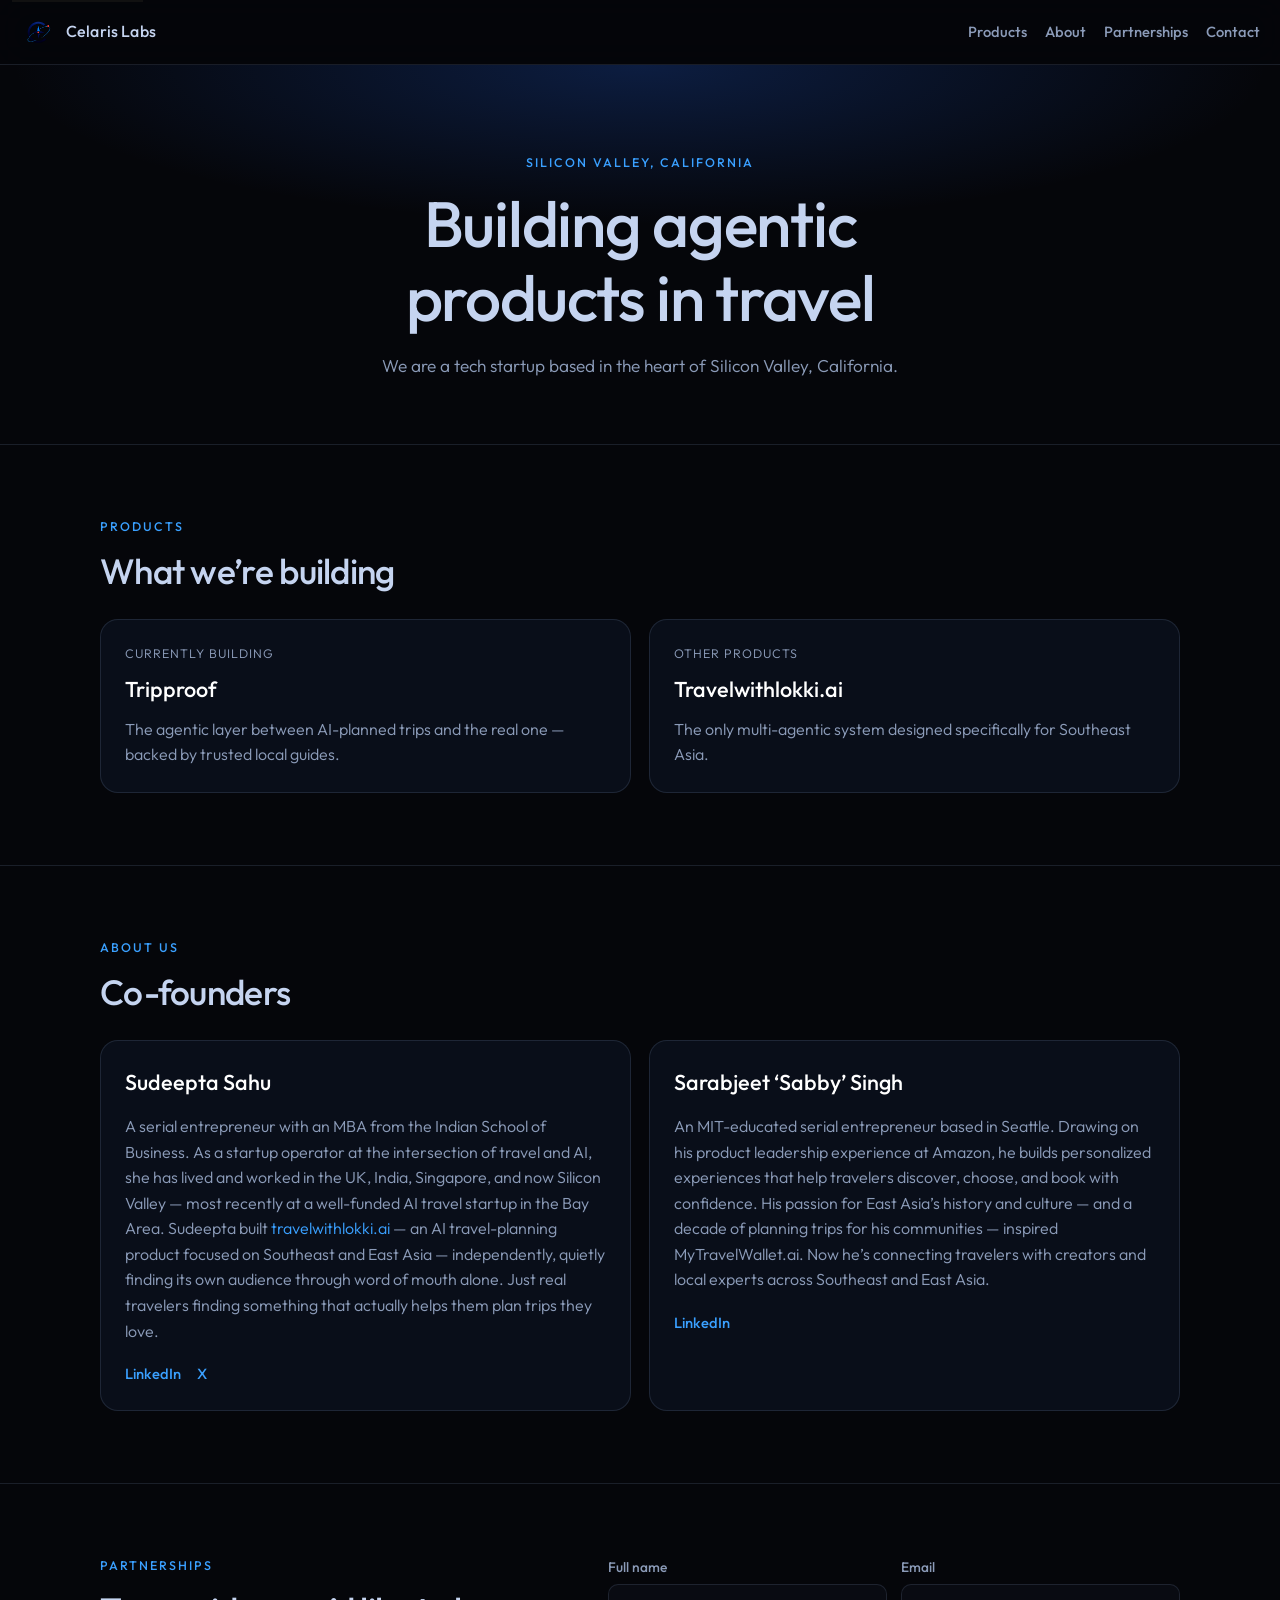
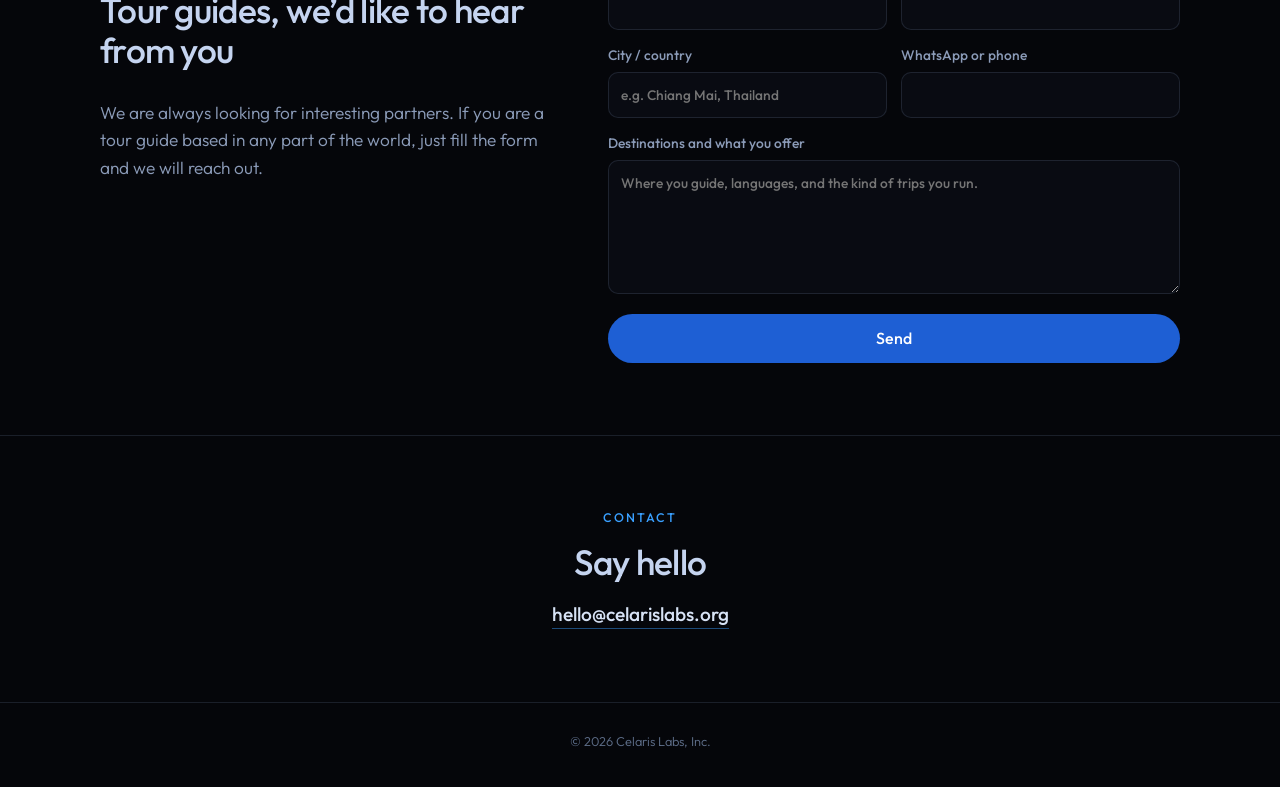
==== index.html @ fb109524 "Add company copy, founders, and a guide partnership form. Co-authored-by: Cursor <cursoragent@cursor" ====
<!DOCTYPE html>
<html lang="en">
  <head>
    <meta charset="utf-8" />
    <meta name="viewport" content="width=device-width, initial-scale=1" />
    <title>Celaris Labs — Building agentic products in travel</title>
    <meta
      name="description"
      content="Celaris Labs is a Silicon Valley tech startup building agentic products in travel, including Tripproof and Travelwithlokki.ai."
    />
    <meta name="theme-color" content="#05060a" />
    <link rel="canonical" href="https://celarislabs.org/" />

    <link rel="icon" href="assets/favicon.ico" sizes="any" />
    <link rel="icon" type="image/png" sizes="32x32" href="assets/favicon-32.png" />
    <link rel="apple-touch-icon" href="assets/apple-touch-icon.png" />

    <meta property="og:type" content="website" />
    <meta property="og:title" content="Celaris Labs" />
    <meta
      property="og:description"
      content="Building agentic products in travel. Currently building Tripproof — the agentic layer between AI-planned trips and the real one."
    />
    <meta property="og:url" content="https://celarislabs.org/" />
    <meta property="og:image" content="https://celarislabs.org/assets/og.png" />
    <meta name="twitter:card" content="summary" />
    <meta name="twitter:title" content="Celaris Labs" />
    <meta
      name="twitter:description"
      content="Building agentic products in travel."
    />
    <meta name="twitter:image" content="https://celarislabs.org/assets/og.png" />

    <link rel="preconnect" href="https://fonts.googleapis.com" />
    <link rel="preconnect" href="https://fonts.gstatic.com" crossorigin />
    <link
      href="https://fonts.googleapis.com/css2?family=Outfit:wght@330;400;500;600&display=swap"
      rel="stylesheet"
    />
    <link rel="stylesheet" href="styles.css" />
  </head>
  <body>
    <a class="skip" href="#main">Skip to content</a>
    <header class="site-header">
      <a class="brand" href="/">
        <img src="assets/mark.png" width="36" height="36" alt="" />
        Celaris Labs
      </a>
      <nav aria-label="Primary">
        <a href="#products">Products</a>
        <a href="#about">About</a>
        <a href="#partners">Partnerships</a>
        <a href="#contact">Contact</a>
      </nav>
    </header>

    <main id="main">
      <section class="hero">
        <div class="wrap">
          <p class="eyebrow">Silicon Valley, California</p>
          <h1>Building agentic products in travel</h1>
          <p class="lede">
            We are a tech startup based in the heart of Silicon Valley, California.
          </p>
        </div>
      </section>

      <section id="products" class="section">
        <div class="wrap">
          <p class="eyebrow">Products</p>
          <h2>What we’re building</h2>
          <div class="cards">
            <article class="card">
              <p class="card-kicker">Currently building</p>
              <h3>Tripproof</h3>
              <p>
                The agentic layer between AI-planned trips and the real one —
                backed by trusted local guides.
              </p>
            </article>
            <article class="card">
              <p class="card-kicker">Other products</p>
              <h3>
                <a href="https://travelwithlokki.ai" rel="noopener noreferrer">Travelwithlokki.ai</a>
              </h3>
              <p>
                The only multi-agentic system designed specifically for Southeast Asia.
              </p>
            </article>
          </div>
        </div>
      </section>

      <section id="about" class="section">
        <div class="wrap">
          <p class="eyebrow">About us</p>
          <h2>Co-founders</h2>
          <div class="cards founders">
            <article class="card founder">
              <h3>Sudeepta Sahu</h3>
              <p>
                A serial entrepreneur with an MBA from the Indian School of Business.
                As a startup operator at the intersection of travel and AI, she has
                lived and worked in the UK, India, Singapore, and now Silicon Valley —
                most recently at a well-funded AI travel startup in the Bay Area.
                Sudeepta built
                <a href="https://travelwithlokki.ai" rel="noopener noreferrer">travelwithlokki.ai</a>
                — an AI travel-planning product focused on Southeast and East Asia —
                independently, quietly finding its own audience through word of mouth
                alone. Just real travelers finding something that actually helps them
                plan trips they love.
              </p>
              <p class="social">
                <a href="https://www.linkedin.com/in/sudeepta-sahu-48155711/" rel="noopener noreferrer">LinkedIn</a>
                <a href="https://x.com/SudeeptaAItech" rel="noopener noreferrer">X</a>
              </p>
            </article>
            <article class="card founder">
              <h3>Sarabjeet ‘Sabby’ Singh</h3>
              <p>
                An MIT-educated serial entrepreneur based in Seattle. Drawing on his
                product leadership experience at Amazon, he builds personalized
                experiences that help travelers discover, choose, and book with
                confidence. His passion for East Asia’s history and culture — and a
                decade of planning trips for his communities — inspired MyTravelWallet.ai.
                Now he’s connecting travelers with creators and local experts across
                Southeast and East Asia.
              </p>
              <p class="social">
                <a href="https://www.linkedin.com/in/sarabjitnagi/" rel="noopener noreferrer">LinkedIn</a>
              </p>
            </article>
          </div>
        </div>
      </section>

      <section id="partners" class="section">
        <div class="wrap split">
          <div>
            <p class="eyebrow">Partnerships</p>
            <h2>Tour guides, we’d like to hear from you</h2>
            <p class="lede left">
              We are always looking for interesting partners. If you are a tour guide
              based in any part of the world, just fill the form and we will reach out.
            </p>
          </div>
          <form
            class="partner-form"
            action="https://formsubmit.co/hello@celarislabs.org"
            method="POST"
          >
            <input type="hidden" name="_subject" value="Tour guide partnership — Celaris Labs" />
            <input type="hidden" name="_template" value="table" />
            <input type="hidden" name="_captcha" value="false" />
            <input type="hidden" name="_next" id="form-next" value="https://celarislabs.org/thanks.html" />
            <input class="honey" type="text" name="_honey" tabindex="-1" autocomplete="off" />

            <label>
              Full name
              <input type="text" name="name" required autocomplete="name" />
            </label>
            <label>
              Email
              <input type="email" name="email" required autocomplete="email" />
            </label>
            <label>
              City / country
              <input type="text" name="location" required placeholder="e.g. Chiang Mai, Thailand" />
            </label>
            <label>
              WhatsApp or phone
              <input type="tel" name="phone" autocomplete="tel" />
            </label>
            <label class="full">
              Destinations and what you offer
              <textarea name="message" rows="5" required placeholder="Where you guide, languages, and the kind of trips you run."></textarea>
            </label>
            <button type="submit">Send</button>
          </form>
        </div>
      </section>

      <section id="contact" class="section contact">
        <div class="wrap">
          <p class="eyebrow">Contact</p>
          <h2>Say hello</h2>
          <a class="mail" href="mailto:hello@celarislabs.org">hello@celarislabs.org</a>
        </div>
      </section>
    </main>

    <footer>
      <p>&copy; 2026 Celaris Labs, Inc.</p>
    </footer>
    <script>
      document.getElementById("form-next").value = location.origin + "/thanks.html";
    </script>
  </body>
</html>
---- styles.css ----
:root {
  --bg: #05060a;
  --panel: rgba(12, 18, 32, 0.72);
  --line: rgba(158, 182, 224, 0.14);
  --text: #d7e2f5;
  --muted: #8b9bb8;
  --cyan: #3aa0ff;
  --heading: #c5d4f0;
}

* {
  box-sizing: border-box;
  margin: 0;
  padding: 0;
}

html {
  scroll-behavior: smooth;
}

html,
body {
  min-height: 100%;
}

body {
  font-family: Outfit, ui-sans-serif, system-ui, sans-serif;
  background: var(--bg);
  color: var(--text);
  line-height: 1.6;
  overflow-x: hidden;
}

a {
  color: var(--cyan);
  text-decoration: none;
}

a:hover,
a:focus-visible {
  text-decoration: underline;
  text-underline-offset: 3px;
  outline: none;
}

.skip {
  position: absolute;
  left: 12px;
  top: -40px;
  background: #111;
  color: white;
  padding: 8px 12px;
  z-index: 20;
}

.skip:focus {
  top: 12px;
}

.wrap {
  width: min(1080px, calc(100% - 40px));
  margin: 0 auto;
}

.site-header {
  position: sticky;
  top: 0;
  z-index: 10;
  display: flex;
  align-items: center;
  justify-content: space-between;
  gap: 16px;
  padding: 14px 20px;
  background: rgba(5, 6, 10, 0.78);
  backdrop-filter: blur(16px);
  border-bottom: 1px solid var(--line);
}

.brand {
  display: flex;
  align-items: center;
  gap: 10px;
  color: var(--heading);
  font-weight: 500;
  letter-spacing: 0.01em;
  text-decoration: none;
}

.brand img {
  width: 36px;
  height: 36px;
}

.brand:hover,
.brand:focus-visible {
  text-decoration: none;
  color: white;
}

nav {
  display: flex;
  flex-wrap: wrap;
  justify-content: flex-end;
  gap: 8px 18px;
}

nav a {
  color: var(--muted);
  font-size: 0.92rem;
  font-weight: 500;
  text-decoration: none;
}

nav a:hover,
nav a:focus-visible {
  color: var(--text);
  text-decoration: none;
}

.hero {
  padding: 88px 0 64px;
  background:
    radial-gradient(ellipse 70% 60% at 50% 0%, rgba(28, 78, 180, 0.32), transparent 70%);
  text-align: center;
}

.eyebrow {
  color: var(--cyan);
  font-size: 0.78rem;
  font-weight: 500;
  letter-spacing: 0.16em;
  text-transform: uppercase;
  margin-bottom: 14px;
}

h1,
h2 {
  color: var(--heading);
  font-weight: 500;
  letter-spacing: -0.02em;
  line-height: 1.15;
}

h1 {
  font-size: clamp(2.1rem, 6vw, 4rem);
  max-width: 14ch;
  margin: 0 auto;
}

h2 {
  font-size: clamp(1.6rem, 3.4vw, 2.2rem);
  margin-bottom: 28px;
}

.lede {
  margin: 18px auto 0;
  max-width: 38rem;
  color: var(--muted);
  font-size: 1.08rem;
  font-weight: 330;
}

.lede.left {
  margin-left: 0;
  margin-right: 0;
}

.section {
  padding: 72px 0;
  border-top: 1px solid var(--line);
  scroll-margin-top: 72px;
}

.cards {
  display: grid;
  grid-template-columns: repeat(2, minmax(0, 1fr));
  gap: 18px;
}

.card {
  background: var(--panel);
  border: 1px solid var(--line);
  border-radius: 18px;
  padding: 24px;
}

.card-kicker {
  color: var(--cyan);
  font-size: 0.78rem;
  font-weight: 500;
  letter-spacing: 0.08em;
  text-transform: uppercase;
  margin-bottom: 8px;
}

.card h3 {
  font-size: 1.35rem;
  font-weight: 500;
  color: white;
  margin-bottom: 10px;
}

.card h3 a {
  color: white;
}

.card p {
  color: var(--muted);
  font-weight: 330;
}

.founder h3 {
  margin-bottom: 14px;
}

.social {
  display: flex;
  gap: 16px;
  margin-top: 18px;
}

.social a {
  font-size: 0.92rem;
  font-weight: 500;
}

.split {
  display: grid;
  grid-template-columns: 0.9fr 1.1fr;
  gap: 40px;
  align-items: start;
}

.partner-form {
  display: grid;
  grid-template-columns: 1fr 1fr;
  gap: 14px;
}

.partner-form label {
  display: flex;
  flex-direction: column;
  gap: 6px;
  color: var(--muted);
  font-size: 0.86rem;
  font-weight: 500;
}

.partner-form .full,
.partner-form button {
  grid-column: 1 / -1;
}

.partner-form input,
.partner-form textarea {
  width: 100%;
  border: 1px solid var(--line);
  background: #090b12;
  color: var(--text);
  border-radius: 10px;
  padding: 11px 12px;
  font: inherit;
}

.partner-form input:focus,
.partner-form textarea:focus {
  outline: 2px solid rgba(58, 160, 255, 0.45);
  border-color: transparent;
}

.partner-form button {
  margin-top: 6px;
  border: 0;
  border-radius: 999px;
  padding: 12px 18px;
  background: #1e5fd4;
  color: white;
  font: inherit;
  font-weight: 500;
  cursor: pointer;
}

.partner-form button:hover,
.partner-form button:focus-visible {
  background: var(--cyan);
  color: #05060a;
  outline: none;
}

.honey {
  position: absolute;
  left: -9999px;
  height: 0;
  width: 0;
  opacity: 0;
}

.contact {
  text-align: center;
}

.contact h2 {
  margin-bottom: 16px;
}

.mail {
  color: var(--text);
  font-size: 1.2rem;
  font-weight: 500;
  border-bottom: 1px solid rgba(58, 160, 255, 0.45);
  padding-bottom: 2px;
}

.mail:hover,
.mail:focus-visible {
  color: var(--cyan);
  text-decoration: none;
}

.simple {
  min-height: 100dvh;
  display: flex;
  flex-direction: column;
}

.simple main {
  flex: 1;
  display: flex;
  flex-direction: column;
  align-items: center;
  justify-content: center;
  text-align: center;
  padding: 48px 24px;
  background:
    radial-gradient(ellipse 70% 55% at 50% 42%, rgba(28, 78, 180, 0.28), transparent 72%);
}

.simple .mark {
  width: min(160px, 46vw);
  height: auto;
  margin-bottom: 16px;
}

footer {
  padding: 28px 20px 36px;
  text-align: center;
  color: #5d6d88;
  font-size: 0.8rem;
  font-weight: 330;
  border-top: 1px solid var(--line);
}

@media (max-width: 800px) {
  .cards,
  .split,
  .partner-form {
    grid-template-columns: 1fr;
  }

  h1 {
    max-width: none;
  }

  .hero {
    padding: 56px 0 40px;
    text-align: left;
  }

  .lede {
    margin-left: 0;
  }

  .contact {
    text-align: left;
  }

  .site-header {
    flex-wrap: wrap;
  }

  nav {
    width: 100%;
    justify-content: flex-start;
    gap: 10px 14px;
  }

  nav a {
    font-size: 0.82rem;
  }

  .section {
    scroll-margin-top: 108px;
  }
}

@media (prefers-reduced-motion: reduce) {
  html {
    scroll-behavior: auto;
  }

  * {
    transition: none !important;
  }
}
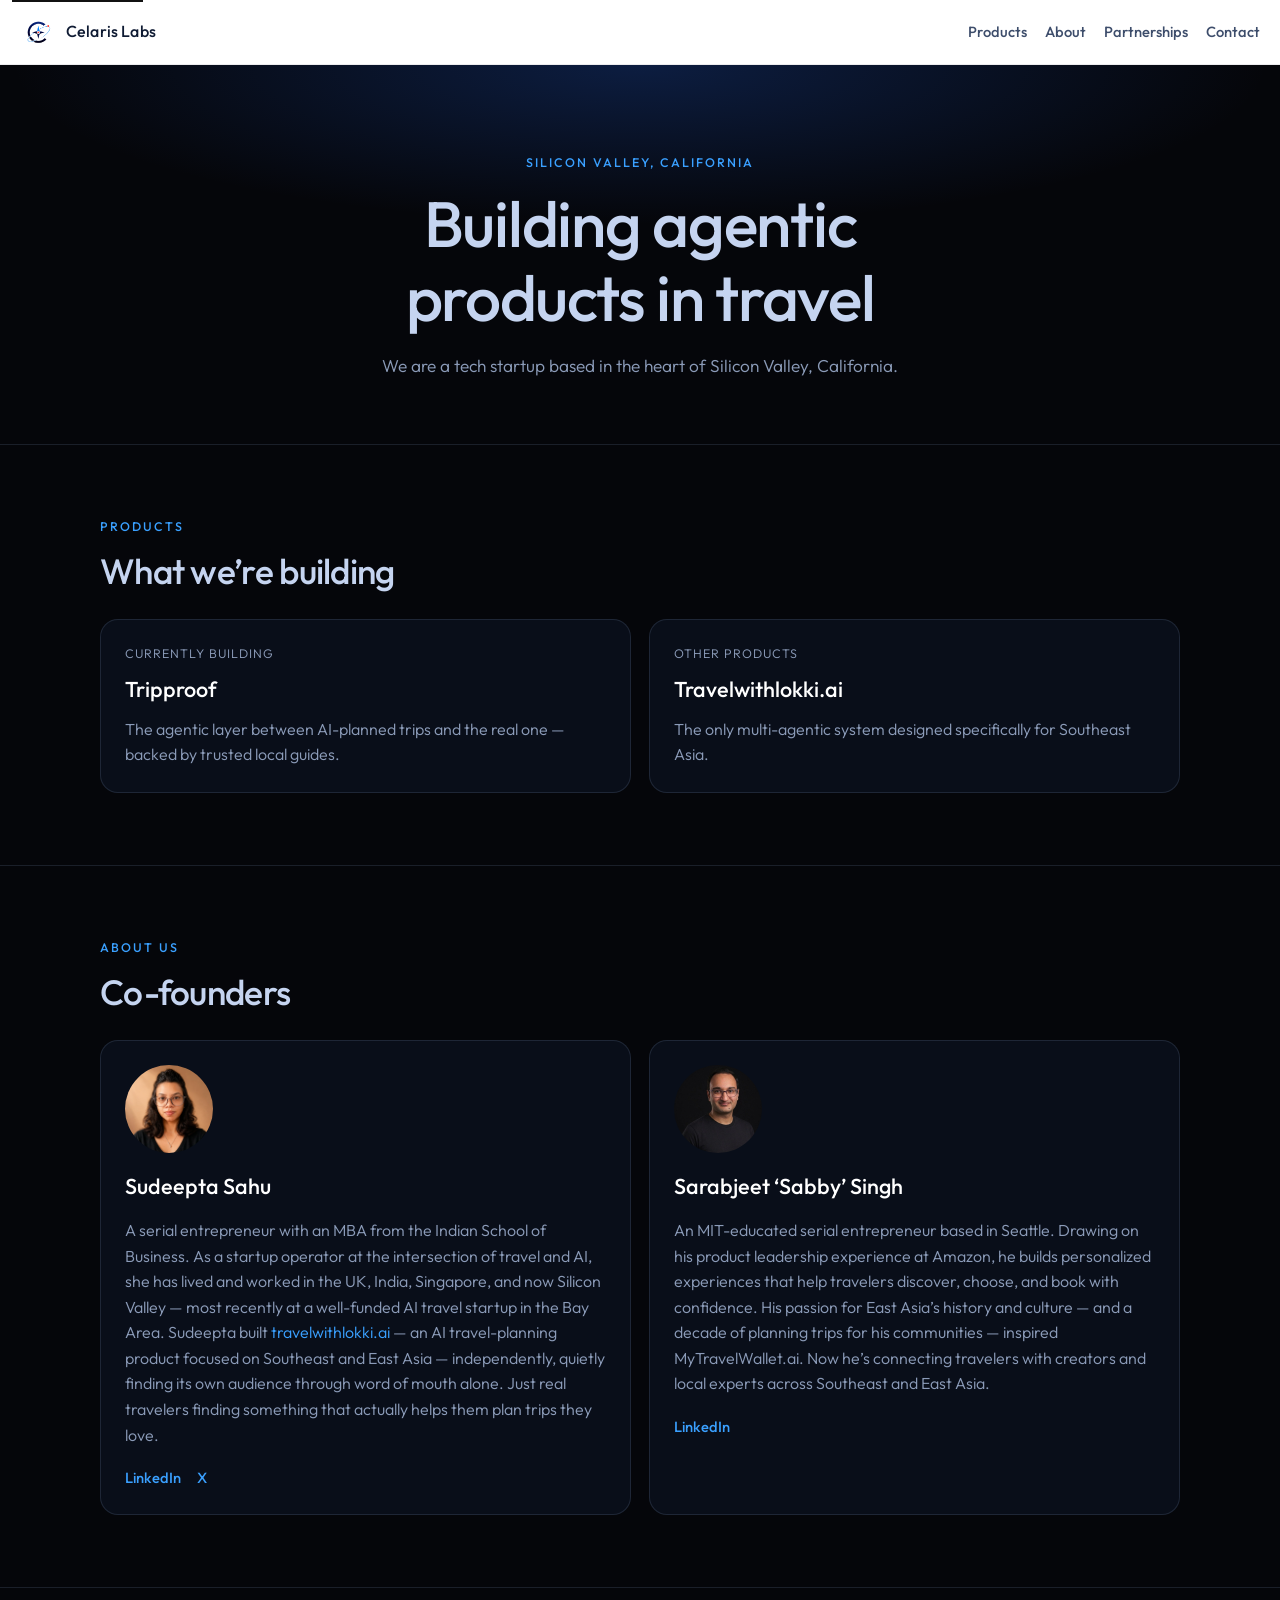
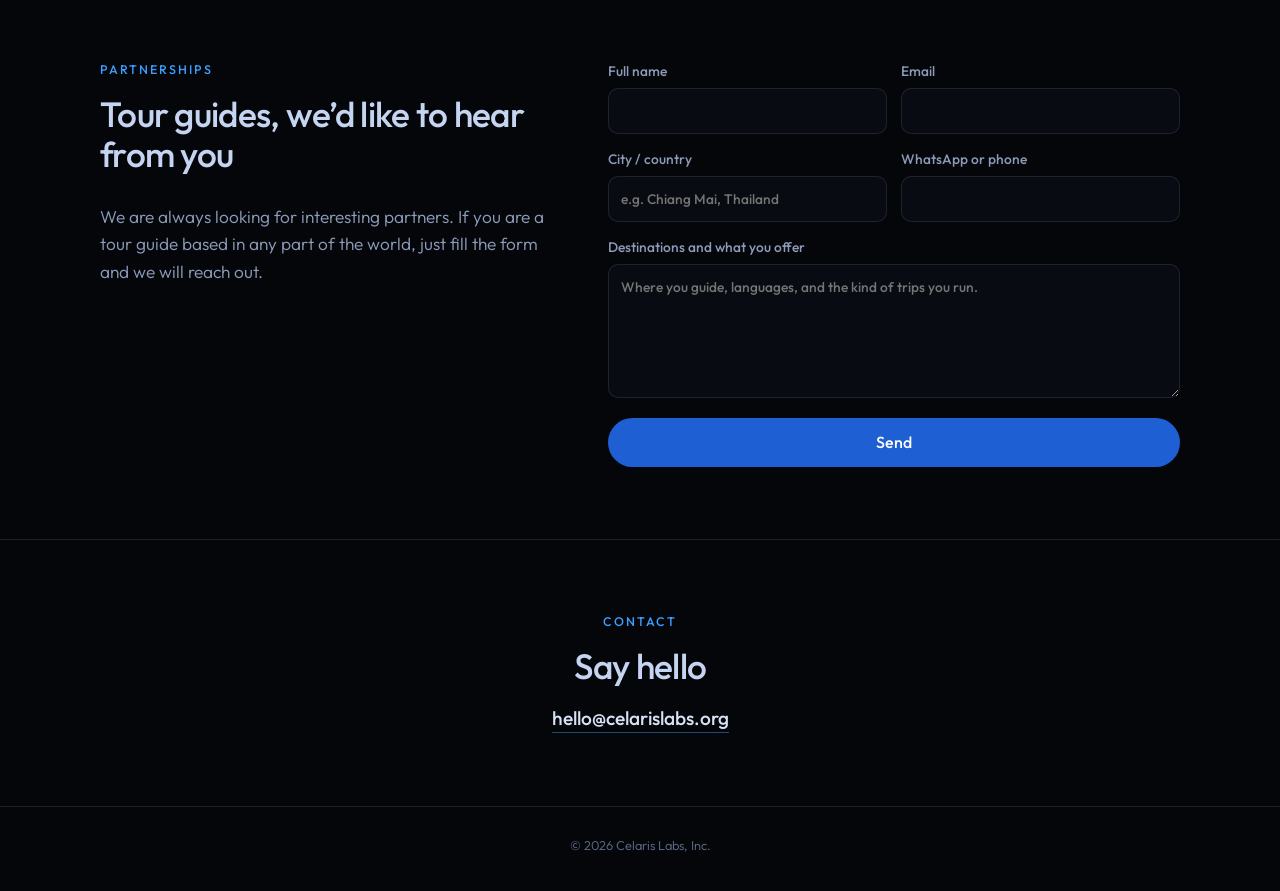
==== commit c1a71773: "Add co-founder photos to the About section. Co-authored-by: Cursor <cursoragent@cursor.com>" ====
--- a/index.html
+++ b/index.html
@@ -97,6 +97,13 @@
           <h2>Co-founders</h2>
           <div class="cards founders">
             <article class="card founder">
+              <img
+                class="founder-photo"
+                src="assets/sudeepta.jpg"
+                alt="Sudeepta Sahu"
+                width="160"
+                height="160"
+              />
               <h3>Sudeepta Sahu</h3>
               <p>
                 A serial entrepreneur with an MBA from the Indian School of Business.
@@ -116,6 +123,13 @@
               </p>
             </article>
             <article class="card founder">
+              <img
+                class="founder-photo"
+                src="assets/sabby.jpg"
+                alt="Sarabjeet ‘Sabby’ Singh"
+                width="160"
+                height="160"
+              />
               <h3>Sarabjeet ‘Sabby’ Singh</h3>
               <p>
                 An MIT-educated serial entrepreneur based in Seattle. Drawing on his
--- a/styles.css
+++ b/styles.css
@@ -71,16 +71,15 @@
   justify-content: space-between;
   gap: 16px;
   padding: 14px 20px;
-  background: rgba(5, 6, 10, 0.78);
-  backdrop-filter: blur(16px);
-  border-bottom: 1px solid var(--line);
+  background: #fff;
+  border-bottom: 1px solid rgba(15, 23, 42, 0.08);
 }
 
 .brand {
   display: flex;
   align-items: center;
   gap: 10px;
-  color: var(--heading);
+  color: #0f1b33;
   font-weight: 500;
   letter-spacing: 0.01em;
   text-decoration: none;
@@ -94,7 +93,7 @@
 .brand:hover,
 .brand:focus-visible {
   text-decoration: none;
-  color: white;
+  color: #143a8c;
 }
 
 nav {
@@ -105,7 +104,7 @@
 }
 
 nav a {
-  color: var(--muted);
+  color: #3d4d6b;
   font-size: 0.92rem;
   font-weight: 500;
   text-decoration: none;
@@ -113,7 +112,7 @@
 
 nav a:hover,
 nav a:focus-visible {
-  color: var(--text);
+  color: #143a8c;
   text-decoration: none;
 }
 
@@ -207,6 +206,16 @@
 .card p {
   color: var(--muted);
   font-weight: 330;
+}
+
+.founder-photo {
+  width: 88px;
+  height: 88px;
+  object-fit: cover;
+  object-position: center 18%;
+  border-radius: 50%;
+  margin-bottom: 16px;
+  display: block;
 }
 
 .founder h3 {
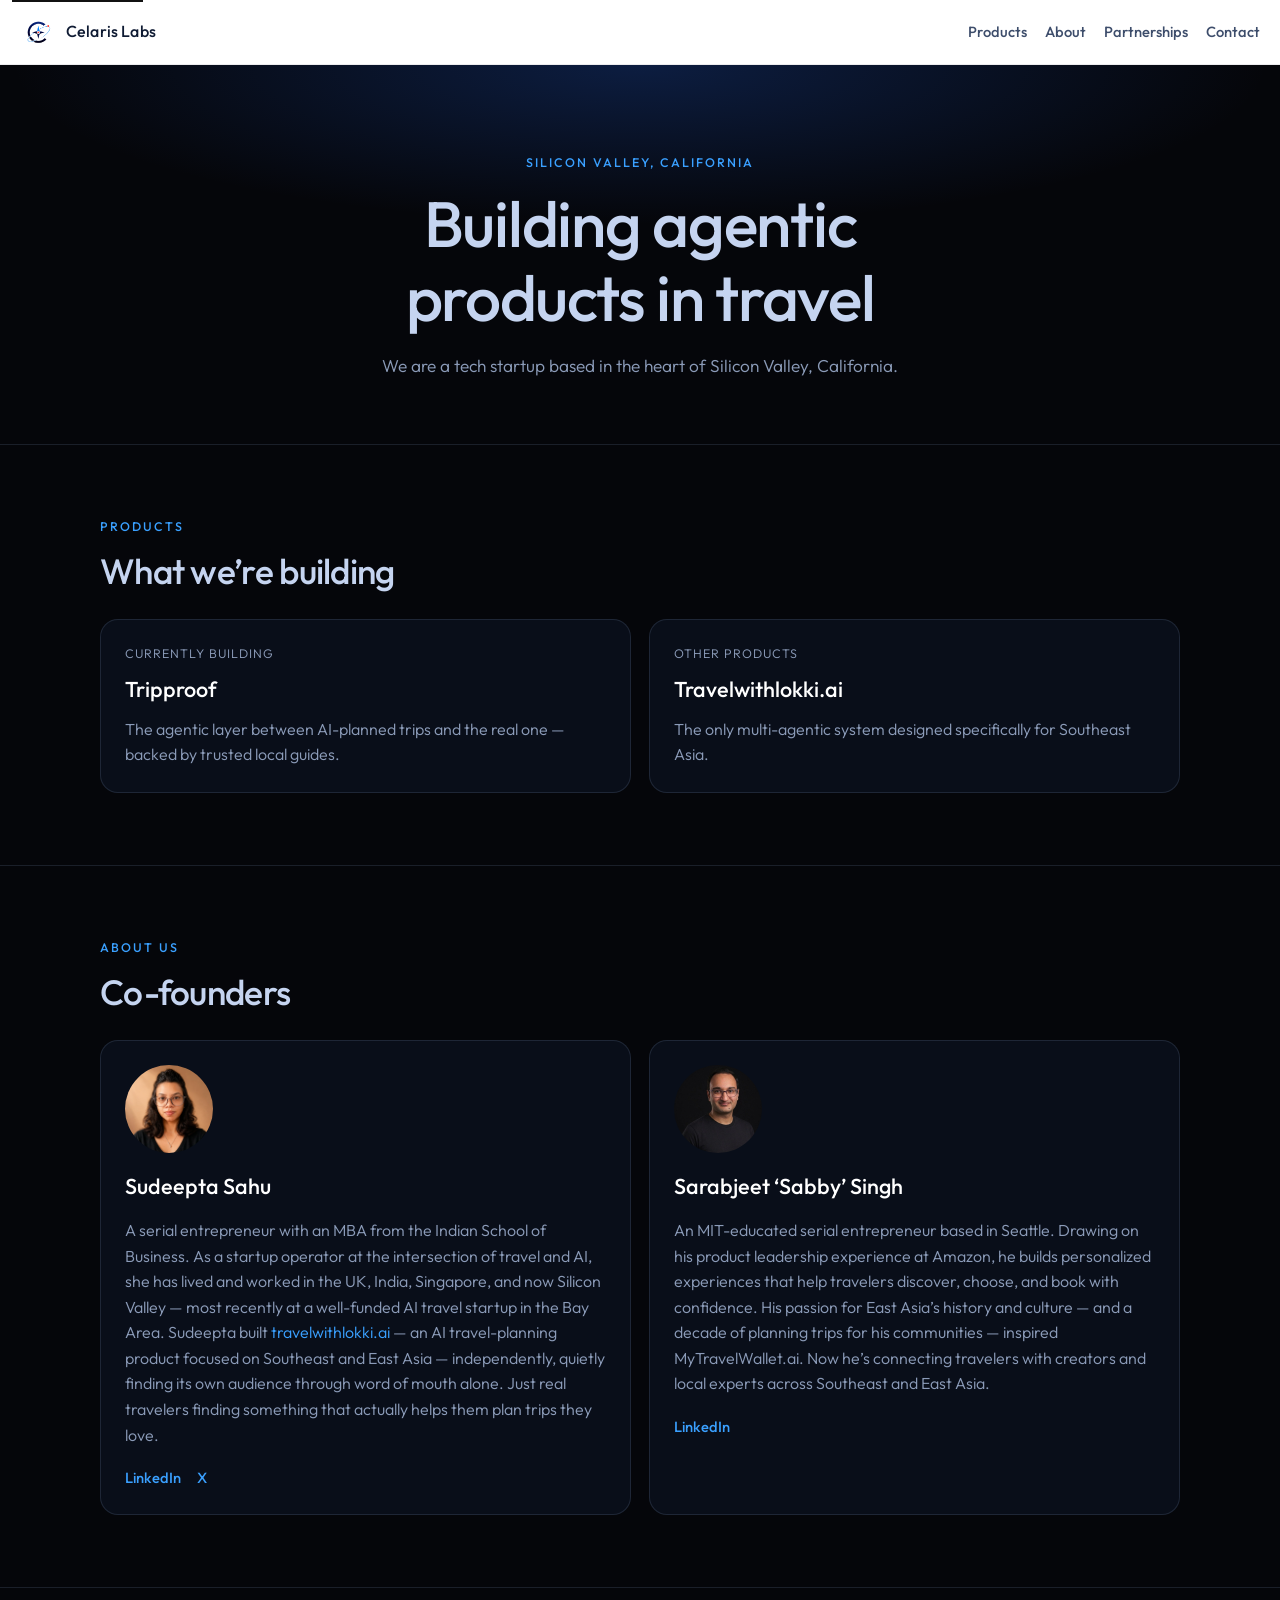
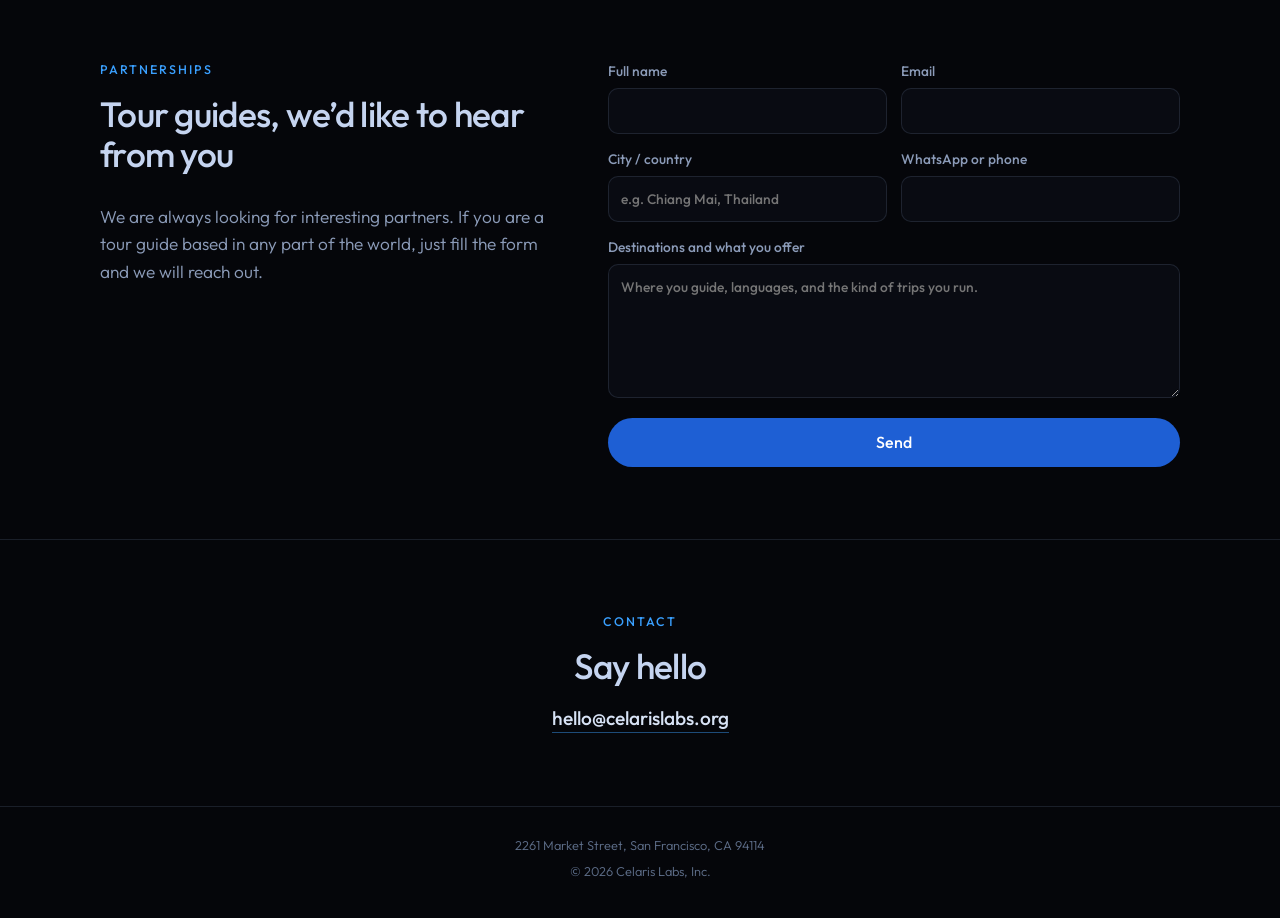
==== commit 3487ebe1: "Add the San Francisco office address to the footer. Co-authored-by: Cursor <cursoragent@cursor.com>" ====
--- a/index.html
+++ b/index.html
@@ -204,6 +204,7 @@
     </main>
 
     <footer>
+      <p>2261 Market Street, San Francisco, CA 94114</p>
       <p>&copy; 2026 Celaris Labs, Inc.</p>
     </footer>
     <script>
--- a/styles.css
+++ b/styles.css
@@ -359,6 +359,10 @@
   border-top: 1px solid var(--line);
 }
 
+footer p + p {
+  margin-top: 6px;
+}
+
 @media (max-width: 800px) {
   .cards,
   .split,
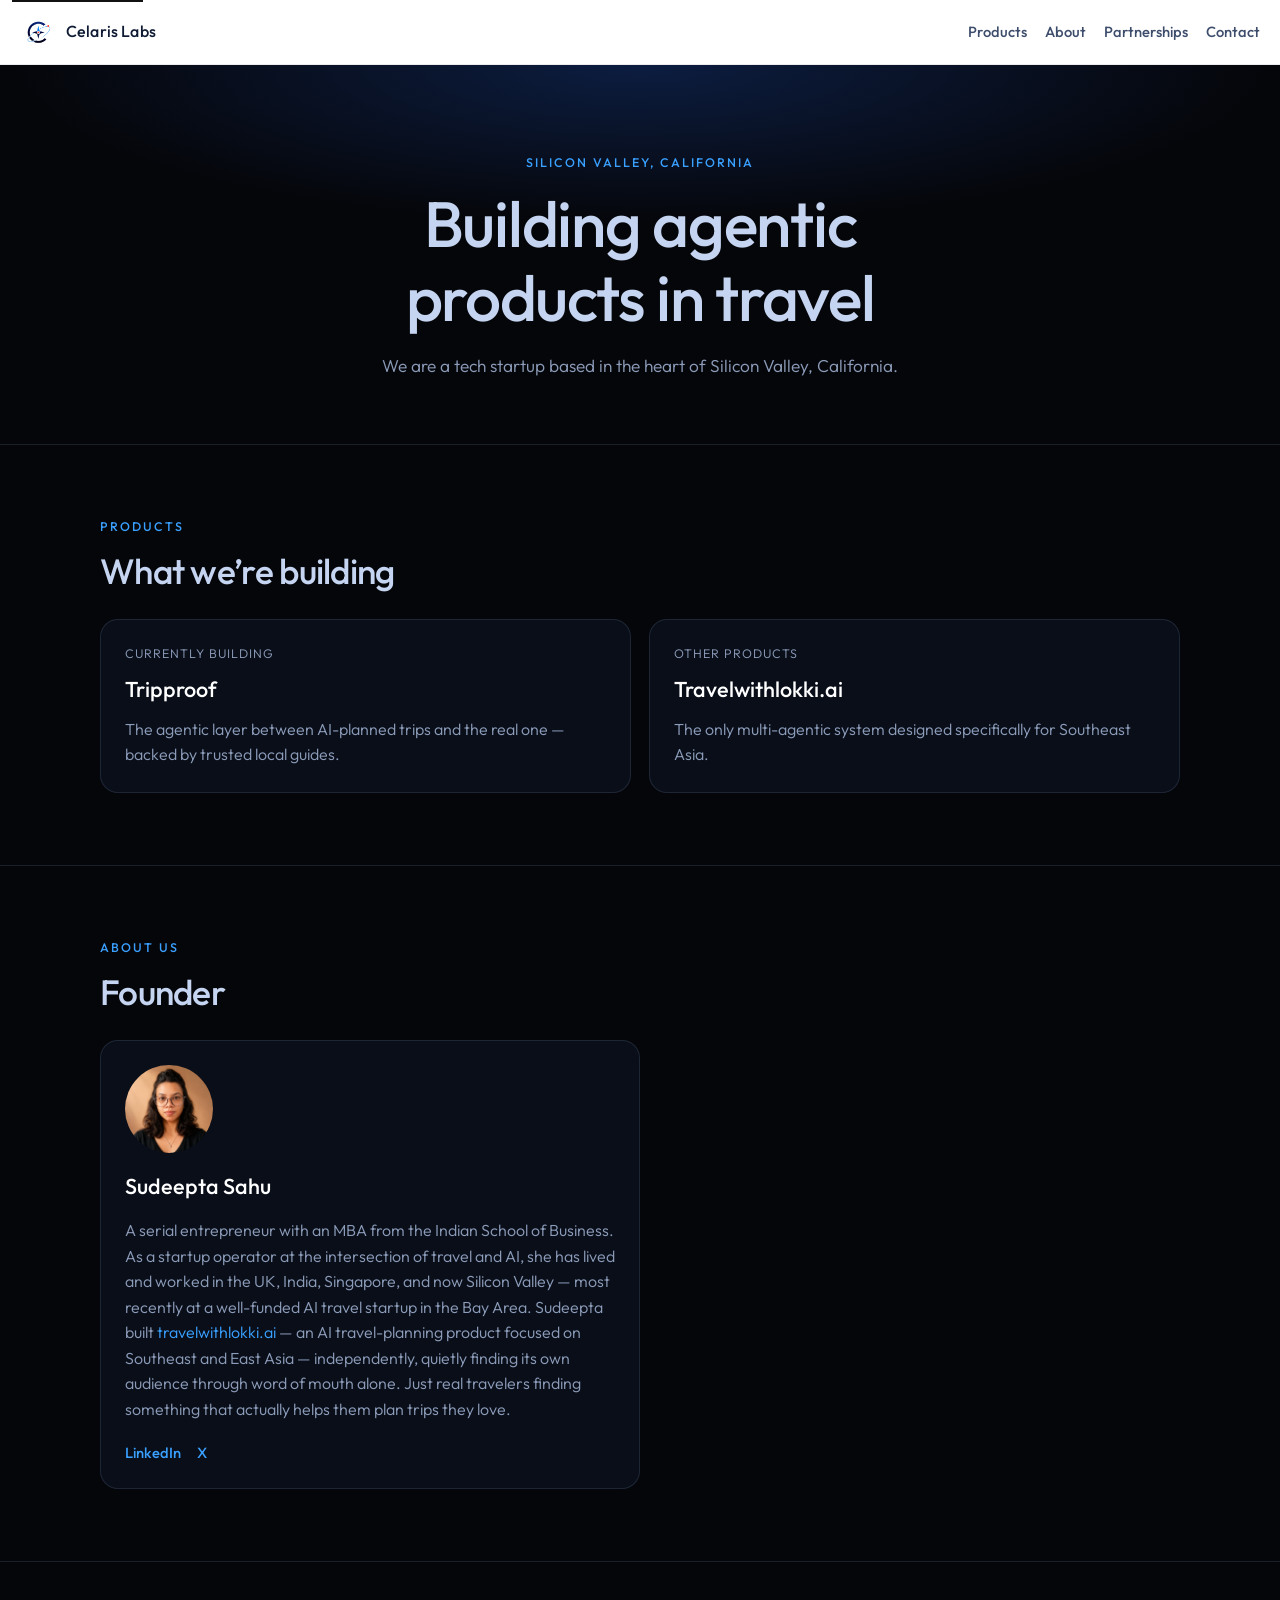
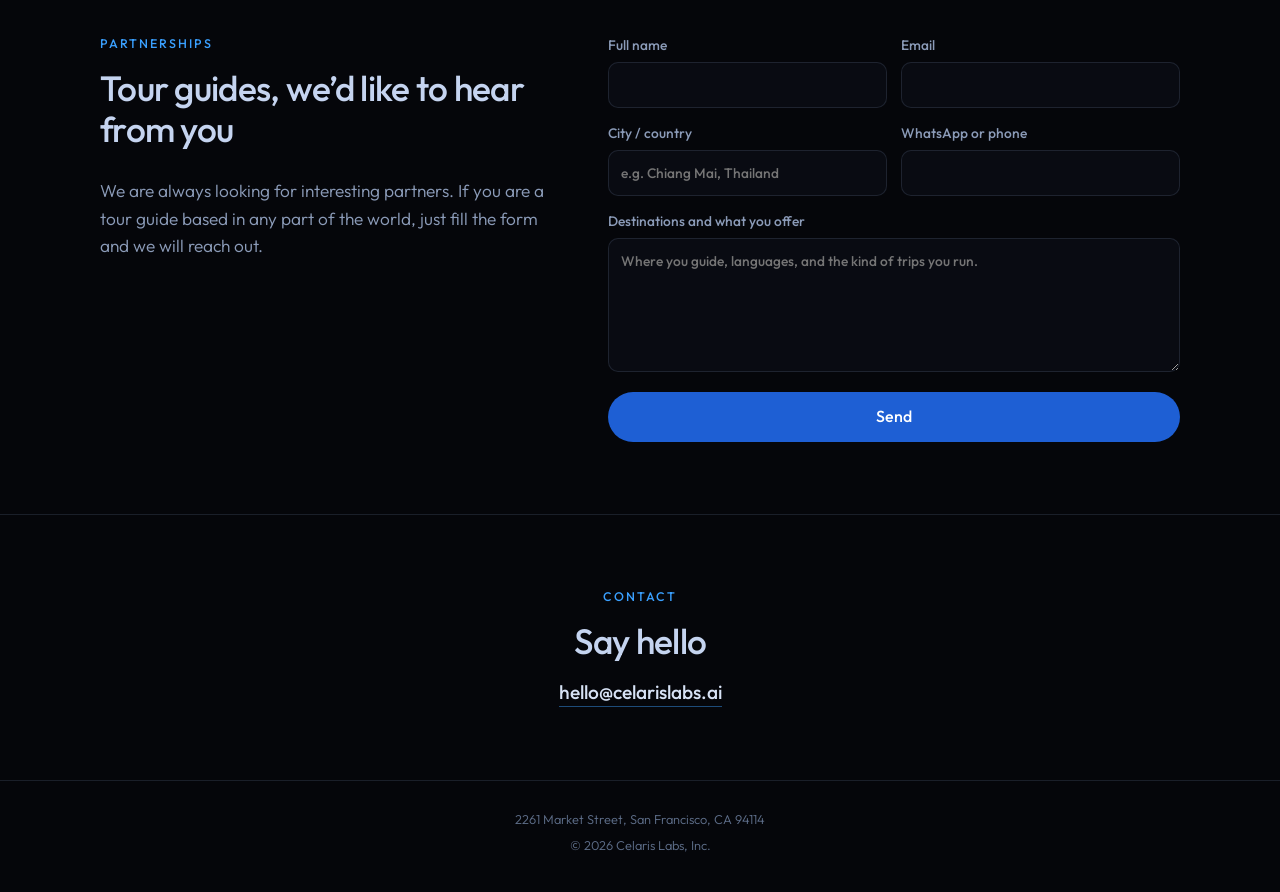
==== commit ca55471c: "Move the site to celarislabs.ai and list Sudeepta as the sole founder. Co-authored-by: Cursor <curso" ====
--- a/index.html
+++ b/index.html
@@ -9,7 +9,7 @@
       content="Celaris Labs is a Silicon Valley tech startup building agentic products in travel, including Tripproof and Travelwithlokki.ai."
     />
     <meta name="theme-color" content="#05060a" />
-    <link rel="canonical" href="https://celarislabs.org/" />
+    <link rel="canonical" href="https://celarislabs.ai/" />
 
     <link rel="icon" href="assets/favicon.ico" sizes="any" />
     <link rel="icon" type="image/png" sizes="32x32" href="assets/favicon-32.png" />
@@ -21,15 +21,15 @@
       property="og:description"
       content="Building agentic products in travel. Currently building Tripproof — the agentic layer between AI-planned trips and the real one."
     />
-    <meta property="og:url" content="https://celarislabs.org/" />
-    <meta property="og:image" content="https://celarislabs.org/assets/og.png" />
+    <meta property="og:url" content="https://celarislabs.ai/" />
+    <meta property="og:image" content="https://celarislabs.ai/assets/og.png" />
     <meta name="twitter:card" content="summary" />
     <meta name="twitter:title" content="Celaris Labs" />
     <meta
       name="twitter:description"
       content="Building agentic products in travel."
     />
-    <meta name="twitter:image" content="https://celarislabs.org/assets/og.png" />
+    <meta name="twitter:image" content="https://celarislabs.ai/assets/og.png" />
 
     <link rel="preconnect" href="https://fonts.googleapis.com" />
     <link rel="preconnect" href="https://fonts.gstatic.com" crossorigin />
@@ -94,7 +94,7 @@
       <section id="about" class="section">
         <div class="wrap">
           <p class="eyebrow">About us</p>
-          <h2>Co-founders</h2>
+          <h2>Founder</h2>
           <div class="cards founders">
             <article class="card founder">
               <img
@@ -122,28 +122,6 @@
                 <a href="https://x.com/SudeeptaAItech" rel="noopener noreferrer">X</a>
               </p>
             </article>
-            <article class="card founder">
-              <img
-                class="founder-photo"
-                src="assets/sabby.jpg"
-                alt="Sarabjeet ‘Sabby’ Singh"
-                width="160"
-                height="160"
-              />
-              <h3>Sarabjeet ‘Sabby’ Singh</h3>
-              <p>
-                An MIT-educated serial entrepreneur based in Seattle. Drawing on his
-                product leadership experience at Amazon, he builds personalized
-                experiences that help travelers discover, choose, and book with
-                confidence. His passion for East Asia’s history and culture — and a
-                decade of planning trips for his communities — inspired MyTravelWallet.ai.
-                Now he’s connecting travelers with creators and local experts across
-                Southeast and East Asia.
-              </p>
-              <p class="social">
-                <a href="https://www.linkedin.com/in/sarabjitnagi/" rel="noopener noreferrer">LinkedIn</a>
-              </p>
-            </article>
           </div>
         </div>
       </section>
@@ -160,13 +138,13 @@
           </div>
           <form
             class="partner-form"
-            action="https://formsubmit.co/hello@celarislabs.org"
+            action="https://formsubmit.co/hello@celarislabs.ai"
             method="POST"
           >
             <input type="hidden" name="_subject" value="Tour guide partnership — Celaris Labs" />
             <input type="hidden" name="_template" value="table" />
             <input type="hidden" name="_captcha" value="false" />
-            <input type="hidden" name="_next" id="form-next" value="https://celarislabs.org/thanks.html" />
+            <input type="hidden" name="_next" id="form-next" value="https://celarislabs.ai/thanks.html" />
             <input class="honey" type="text" name="_honey" tabindex="-1" autocomplete="off" />
 
             <label>
@@ -198,7 +176,7 @@
         <div class="wrap">
           <p class="eyebrow">Contact</p>
           <h2>Say hello</h2>
-          <a class="mail" href="mailto:hello@celarislabs.org">hello@celarislabs.org</a>
+          <a class="mail" href="mailto:hello@celarislabs.ai">hello@celarislabs.ai</a>
         </div>
       </section>
     </main>
--- a/styles.css
+++ b/styles.css
@@ -174,6 +174,11 @@
   display: grid;
   grid-template-columns: repeat(2, minmax(0, 1fr));
   gap: 18px;
+}
+
+.cards.founders {
+  grid-template-columns: minmax(0, 1fr);
+  max-width: 540px;
 }
 
 .card {
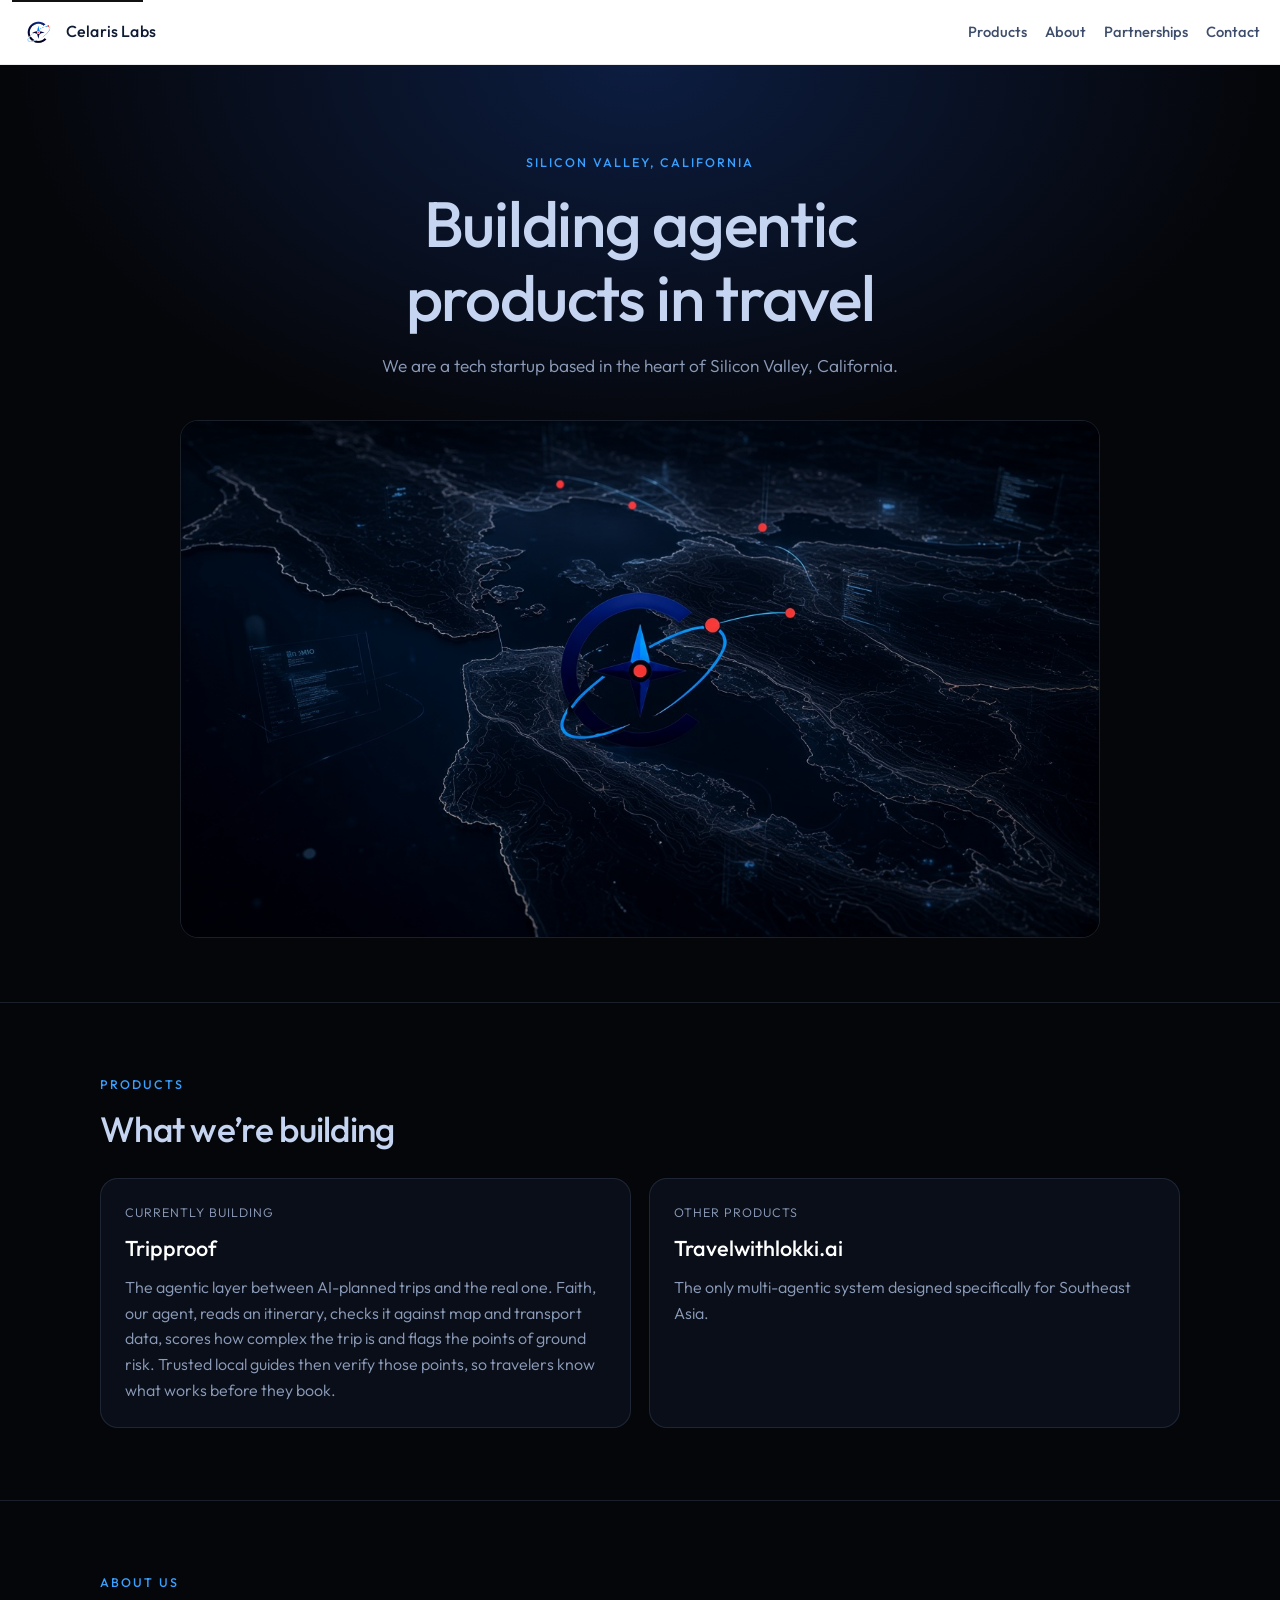
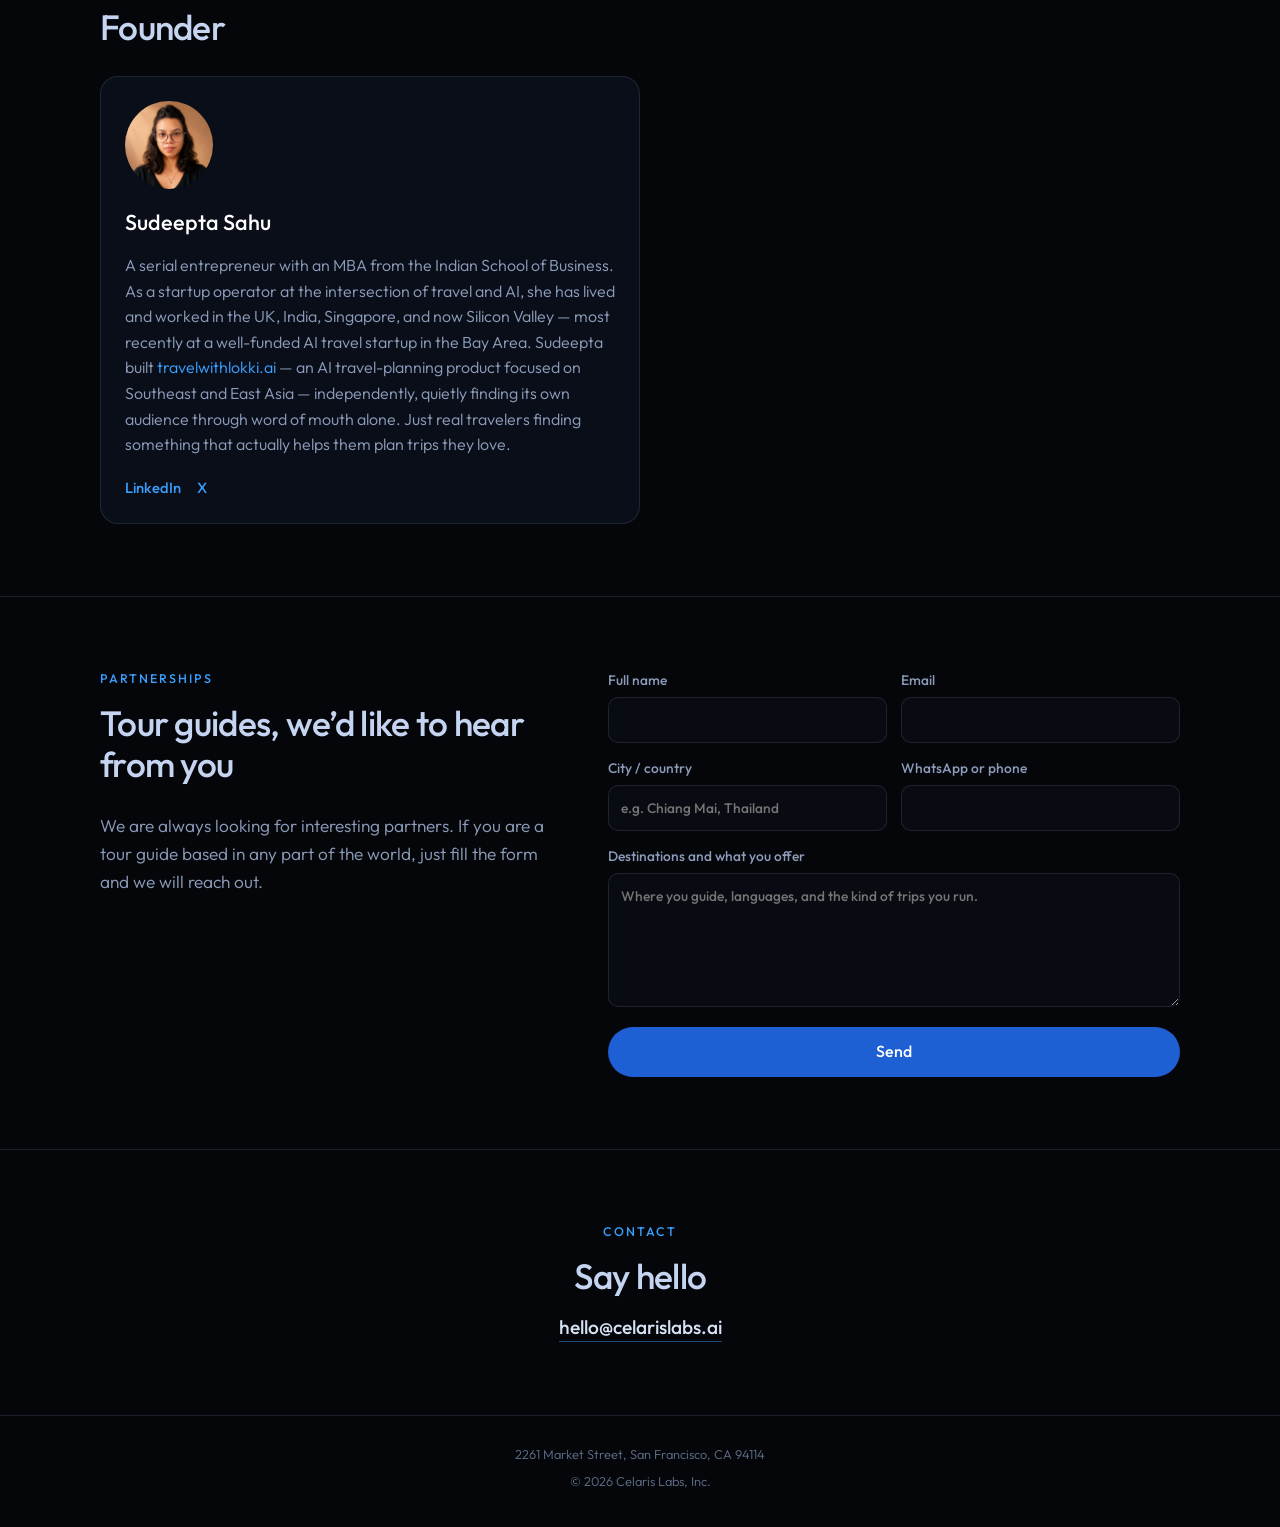
==== commit ca1ec53f: "Add an agentic hero image and expand the Tripproof product copy. Co-authored-by: Cursor <cursoragent" ====
--- a/index.html
+++ b/index.html
@@ -62,6 +62,13 @@
           <p class="lede">
             We are a tech startup based in the heart of Silicon Valley, California.
           </p>
+          <img
+            class="hero-visual"
+            src="assets/hero-agentic.jpg"
+            alt="An agent tracing a trip route over a night map, checking the plan against real geography."
+            width="1920"
+            height="1080"
+          />
         </div>
       </section>
 
@@ -74,8 +81,11 @@
               <p class="card-kicker">Currently building</p>
               <h3>Tripproof</h3>
               <p>
-                The agentic layer between AI-planned trips and the real one —
-                backed by trusted local guides.
+                The agentic layer between AI-planned trips and the real one. Faith,
+                our agent, reads an itinerary, checks it against map and transport
+                data, scores how complex the trip is and flags the points of ground
+                risk. Trusted local guides then verify those points, so travelers
+                know what works before they book.
               </p>
             </article>
             <article class="card">
--- a/styles.css
+++ b/styles.css
@@ -162,6 +162,17 @@
 .lede.left {
   margin-left: 0;
   margin-right: 0;
+}
+
+.hero-visual {
+  display: block;
+  width: 100%;
+  max-width: 920px;
+  height: auto;
+  margin: 40px auto 0;
+  border-radius: 18px;
+  border: 1px solid var(--line);
+  object-fit: cover;
 }
 
 .section {
@@ -384,6 +395,11 @@
     text-align: left;
   }
 
+  .hero-visual {
+    margin-top: 28px;
+    border-radius: 14px;
+  }
+
   .lede {
     margin-left: 0;
   }
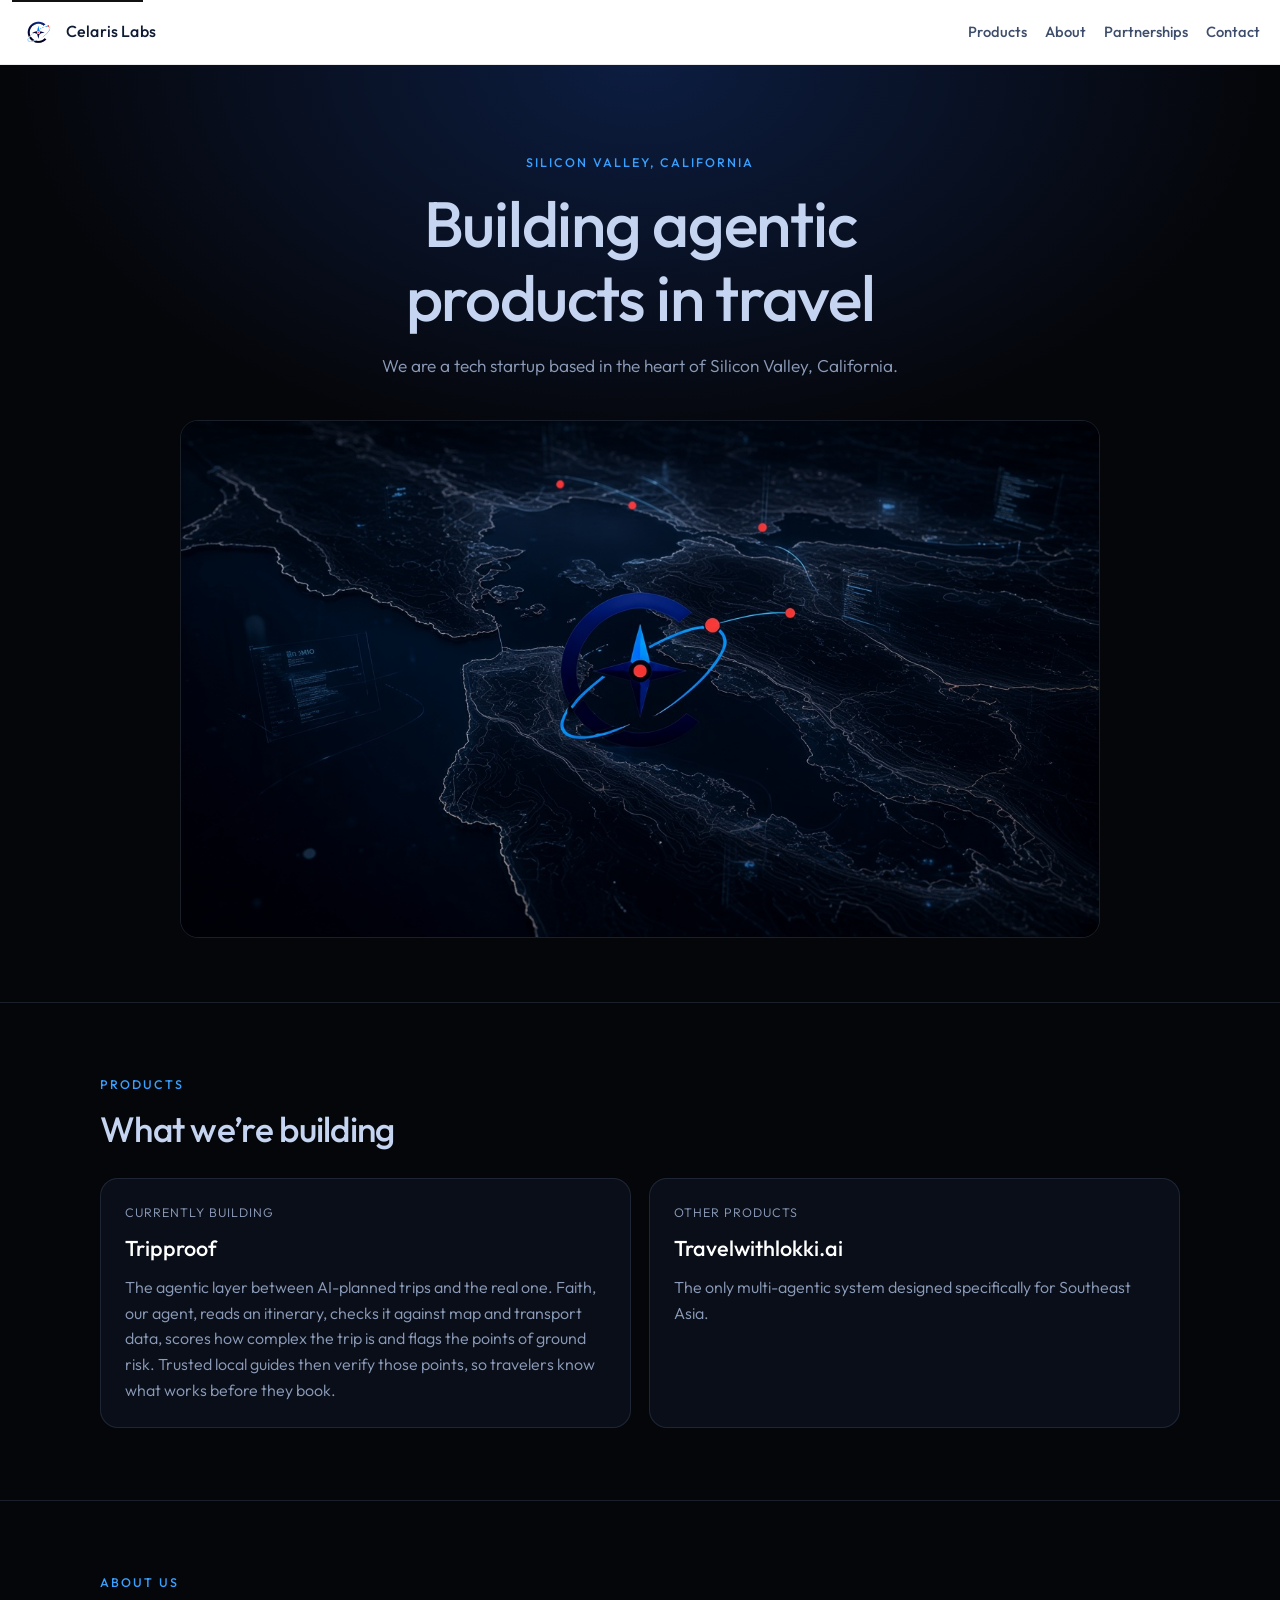
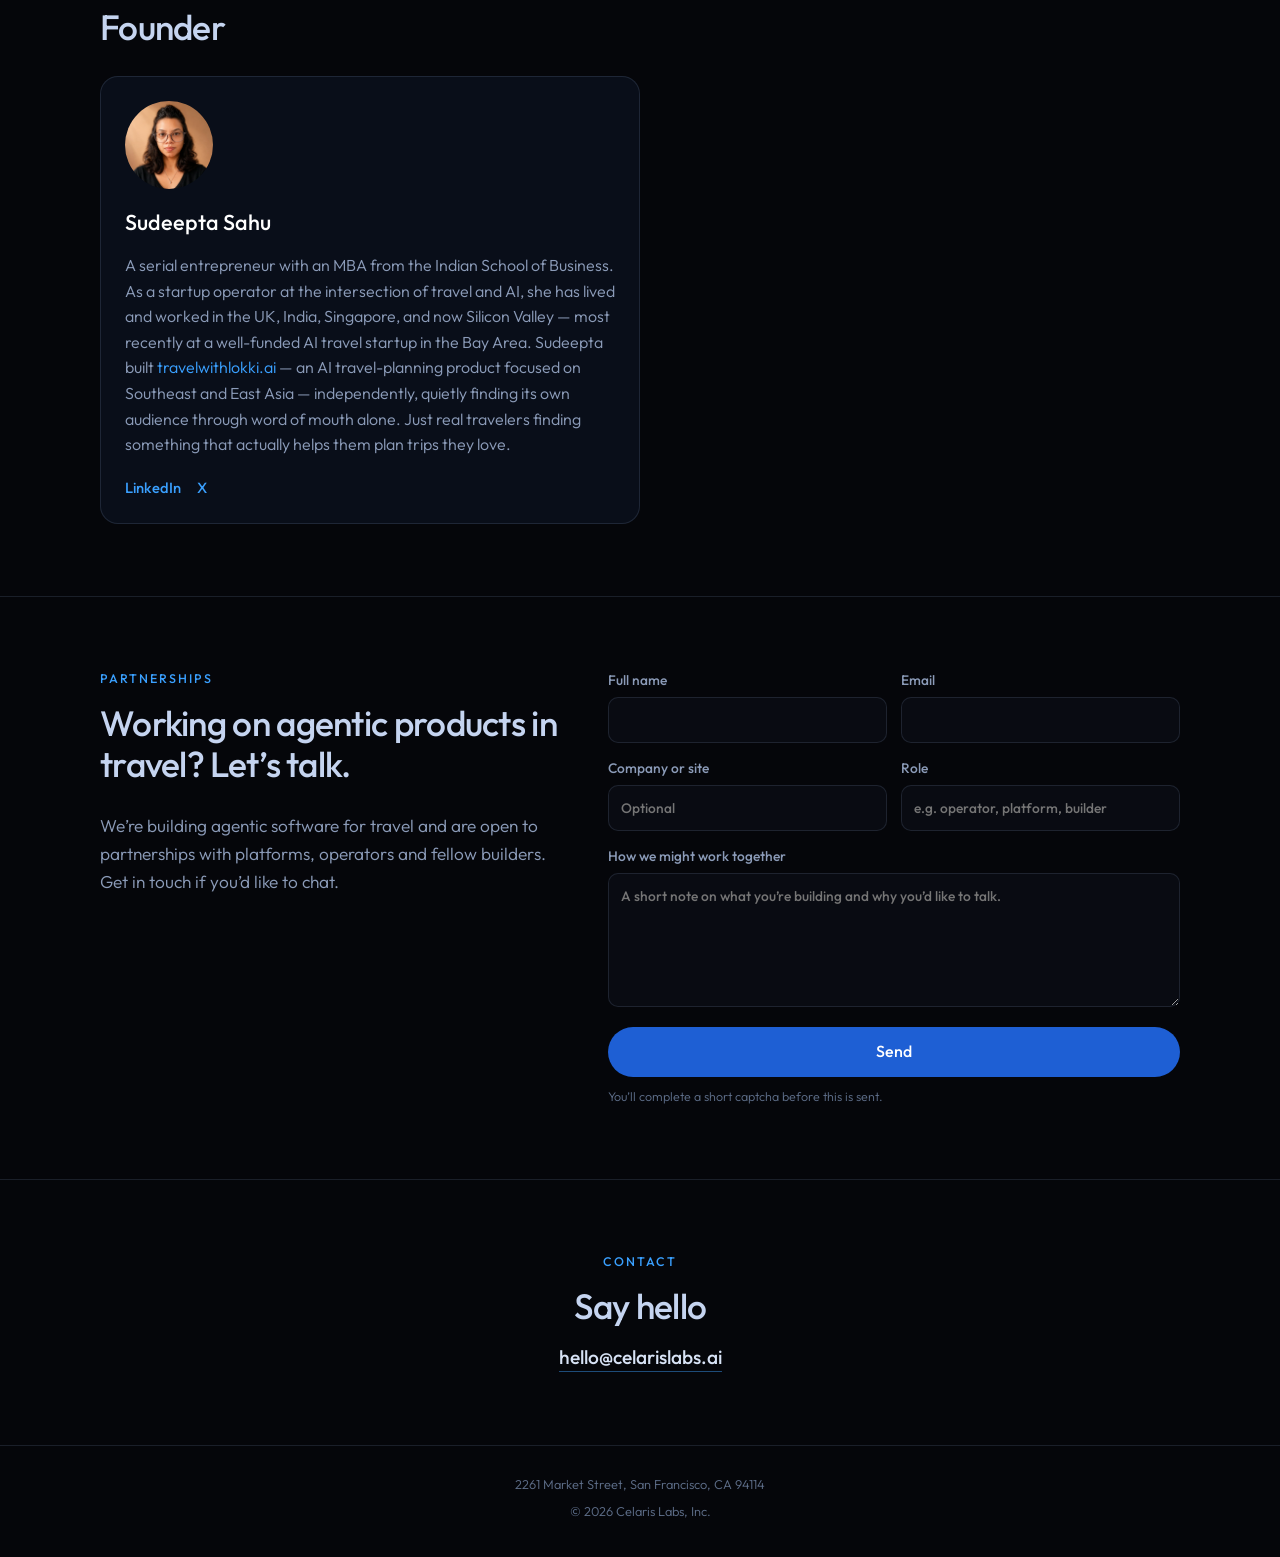
==== commit 98541bda: "Retarget partnerships at builders and require a captcha on the form. Co-authored-by: Cursor <cursora" ====
--- a/index.html
+++ b/index.html
@@ -140,10 +140,11 @@
         <div class="wrap split">
           <div>
             <p class="eyebrow">Partnerships</p>
-            <h2>Tour guides, we’d like to hear from you</h2>
+            <h2>Working on agentic products in travel? Let’s talk.</h2>
             <p class="lede left">
-              We are always looking for interesting partners. If you are a tour guide
-              based in any part of the world, just fill the form and we will reach out.
+              We’re building agentic software for travel and are open to partnerships
+              with platforms, operators and fellow builders. Get in touch if you’d
+              like to chat.
             </p>
           </div>
           <form
@@ -151,9 +152,9 @@
             action="https://formsubmit.co/hello@celarislabs.ai"
             method="POST"
           >
-            <input type="hidden" name="_subject" value="Tour guide partnership — Celaris Labs" />
+            <input type="hidden" name="_subject" value="Partnership — Celaris Labs" />
             <input type="hidden" name="_template" value="table" />
-            <input type="hidden" name="_captcha" value="false" />
+            <input type="hidden" name="_captcha" value="true" />
             <input type="hidden" name="_next" id="form-next" value="https://celarislabs.ai/thanks.html" />
             <input class="honey" type="text" name="_honey" tabindex="-1" autocomplete="off" />
 
@@ -166,18 +167,19 @@
               <input type="email" name="email" required autocomplete="email" />
             </label>
             <label>
-              City / country
-              <input type="text" name="location" required placeholder="e.g. Chiang Mai, Thailand" />
-            </label>
-            <label>
-              WhatsApp or phone
-              <input type="tel" name="phone" autocomplete="tel" />
+              Company or site
+              <input type="text" name="company" placeholder="Optional" />
+            </label>
+            <label>
+              Role
+              <input type="text" name="role" placeholder="e.g. operator, platform, builder" />
             </label>
             <label class="full">
-              Destinations and what you offer
-              <textarea name="message" rows="5" required placeholder="Where you guide, languages, and the kind of trips you run."></textarea>
+              How we might work together
+              <textarea name="message" rows="5" required placeholder="A short note on what you’re building and why you’d like to talk."></textarea>
             </label>
             <button type="submit">Send</button>
+            <p class="form-note">You’ll complete a short captcha before this is sent.</p>
           </form>
         </div>
       </section>
--- a/styles.css
+++ b/styles.css
@@ -272,7 +272,8 @@
 }
 
 .partner-form .full,
-.partner-form button {
+.partner-form button,
+.partner-form .form-note {
   grid-column: 1 / -1;
 }
 
@@ -312,6 +313,13 @@
   outline: none;
 }
 
+.form-note {
+  margin-top: -4px;
+  color: #5d6d88;
+  font-size: 0.78rem;
+  font-weight: 330;
+}
+
 .honey {
   position: absolute;
   left: -9999px;
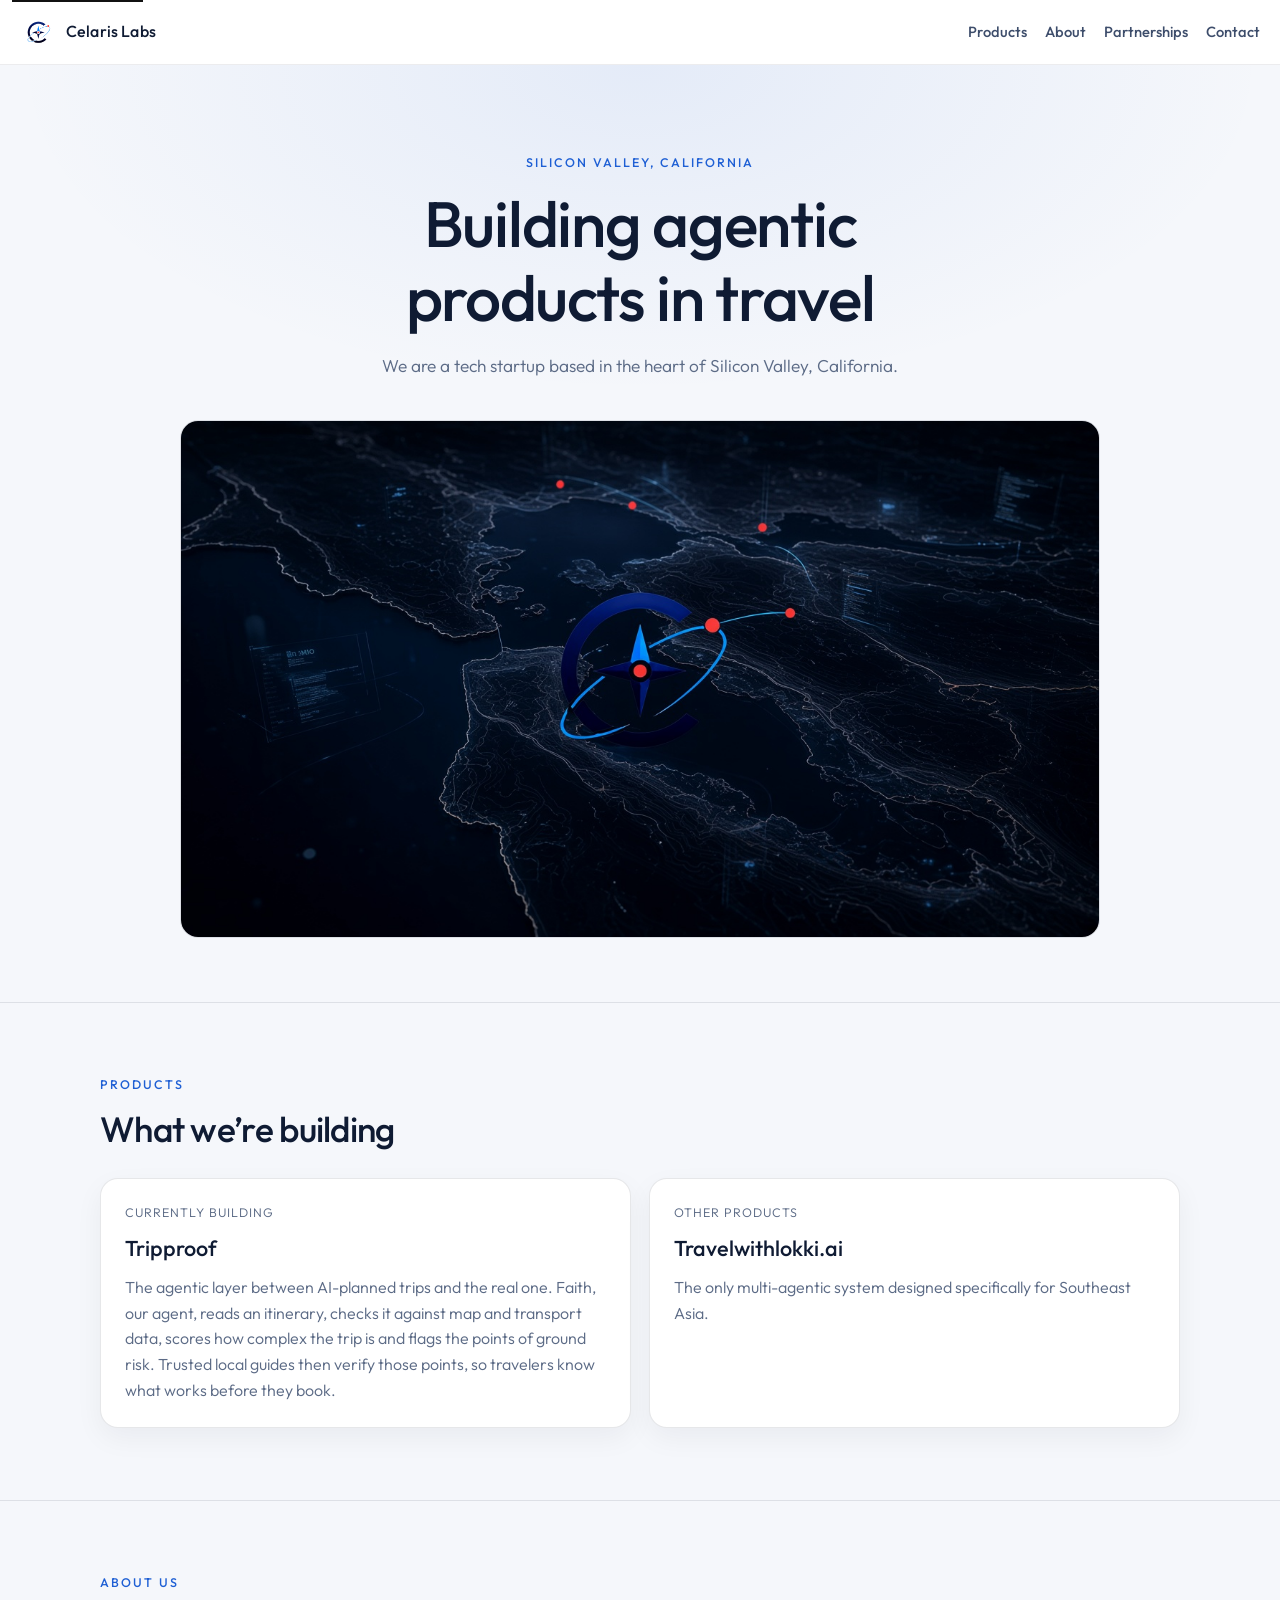
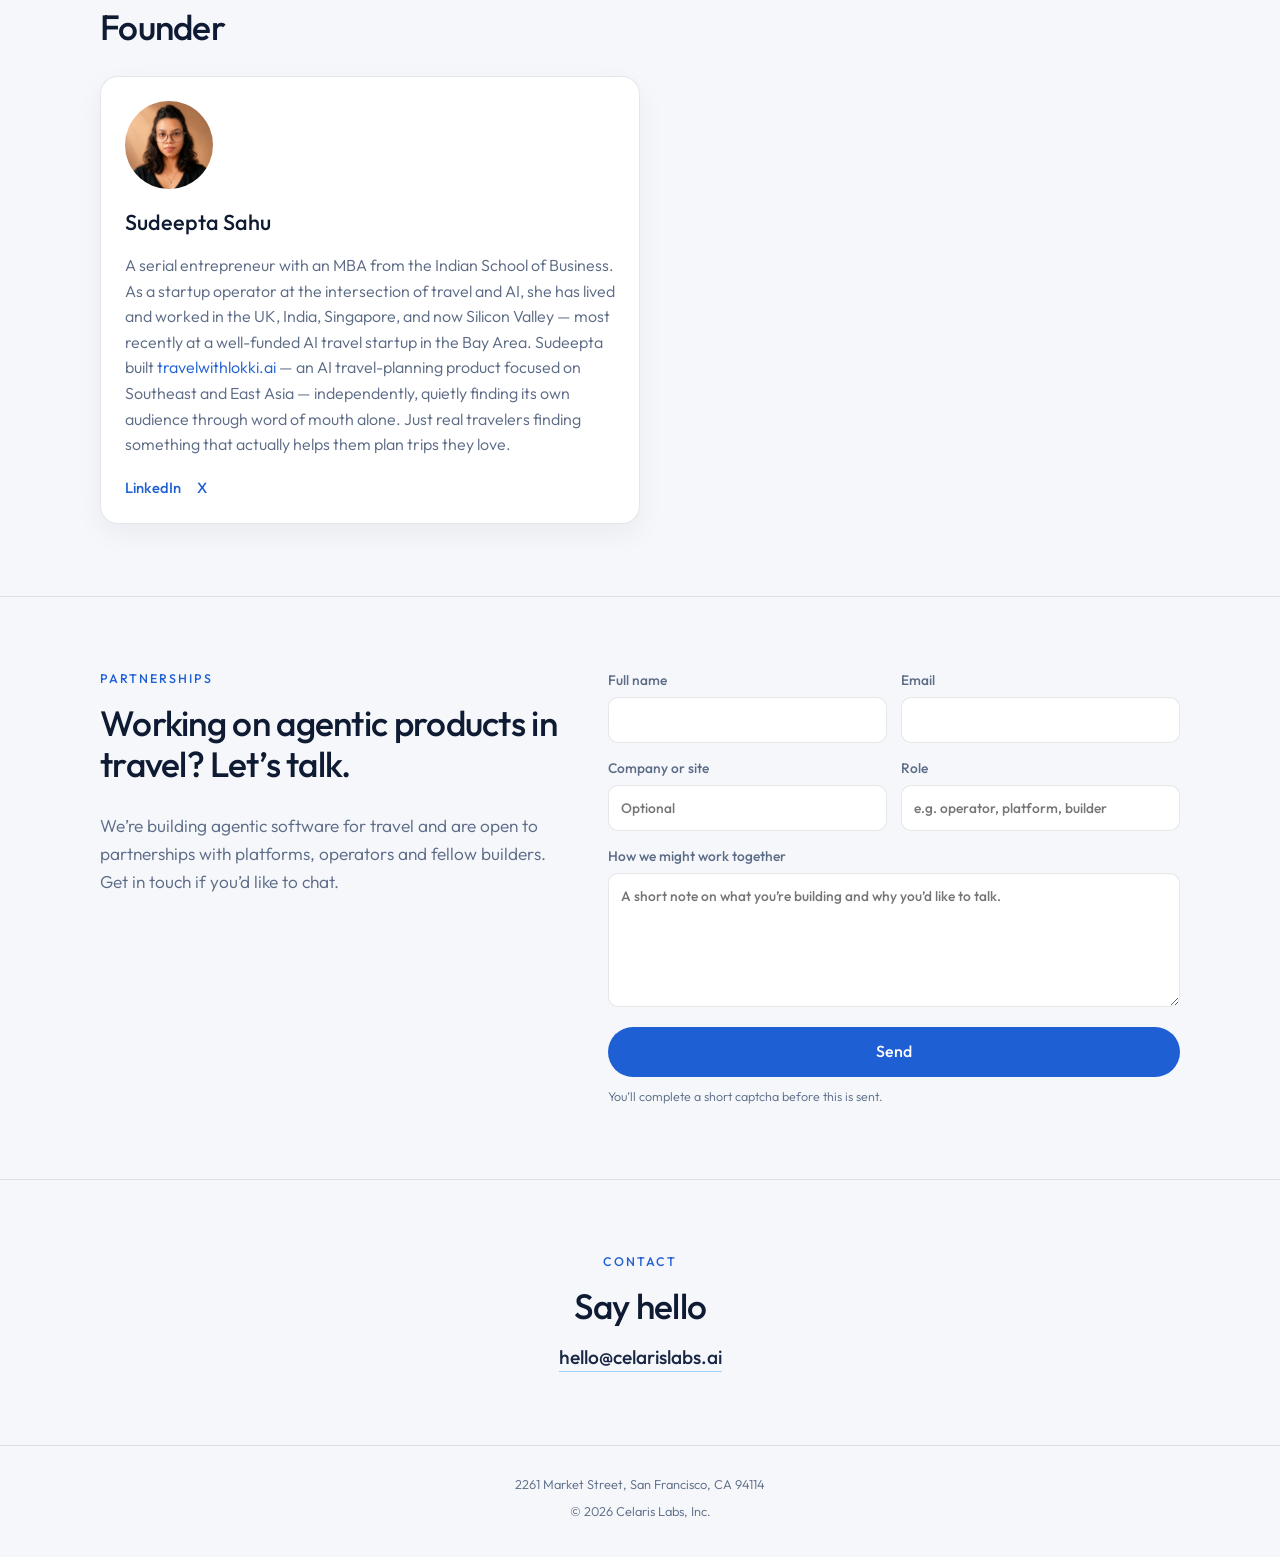
==== commit a58b500a: "Switch the site from a black page background to a light theme. Co-authored-by: Cursor <cursoragent@c" ====
--- a/index.html
+++ b/index.html
@@ -8,7 +8,7 @@
       name="description"
       content="Celaris Labs is a Silicon Valley tech startup building agentic products in travel, including Tripproof and Travelwithlokki.ai."
     />
-    <meta name="theme-color" content="#05060a" />
+    <meta name="theme-color" content="#f5f7fb" />
     <link rel="canonical" href="https://celarislabs.ai/" />
 
     <link rel="icon" href="assets/favicon.ico" sizes="any" />
--- a/styles.css
+++ b/styles.css
@@ -1,11 +1,11 @@
 :root {
-  --bg: #05060a;
-  --panel: rgba(12, 18, 32, 0.72);
-  --line: rgba(158, 182, 224, 0.14);
-  --text: #d7e2f5;
-  --muted: #8b9bb8;
-  --cyan: #3aa0ff;
-  --heading: #c5d4f0;
+  --bg: #f5f7fb;
+  --panel: #ffffff;
+  --line: rgba(15, 23, 42, 0.1);
+  --text: #1a2744;
+  --muted: #5c6b86;
+  --cyan: #1e5fd4;
+  --heading: #0f1b33;
 }
 
 * {
@@ -119,7 +119,7 @@
 .hero {
   padding: 88px 0 64px;
   background:
-    radial-gradient(ellipse 70% 60% at 50% 0%, rgba(28, 78, 180, 0.32), transparent 70%);
+    radial-gradient(ellipse 70% 50% at 50% 0%, rgba(30, 95, 212, 0.08), transparent 70%);
   text-align: center;
 }
 
@@ -197,6 +197,7 @@
   border: 1px solid var(--line);
   border-radius: 18px;
   padding: 24px;
+  box-shadow: 0 10px 28px rgba(15, 23, 42, 0.05);
 }
 
 .card-kicker {
@@ -211,12 +212,12 @@
 .card h3 {
   font-size: 1.35rem;
   font-weight: 500;
-  color: white;
+  color: var(--heading);
   margin-bottom: 10px;
 }
 
 .card h3 a {
-  color: white;
+  color: var(--heading);
 }
 
 .card p {
@@ -281,7 +282,7 @@
 .partner-form textarea {
   width: 100%;
   border: 1px solid var(--line);
-  background: #090b12;
+  background: #fff;
   color: var(--text);
   border-radius: 10px;
   padding: 11px 12px;
@@ -308,8 +309,7 @@
 
 .partner-form button:hover,
 .partner-form button:focus-visible {
-  background: var(--cyan);
-  color: #05060a;
+  background: #154ab0;
   outline: none;
 }
 
@@ -365,7 +365,7 @@
   text-align: center;
   padding: 48px 24px;
   background:
-    radial-gradient(ellipse 70% 55% at 50% 42%, rgba(28, 78, 180, 0.28), transparent 72%);
+    radial-gradient(ellipse 70% 55% at 50% 42%, rgba(30, 95, 212, 0.08), transparent 72%);
 }
 
 .simple .mark {
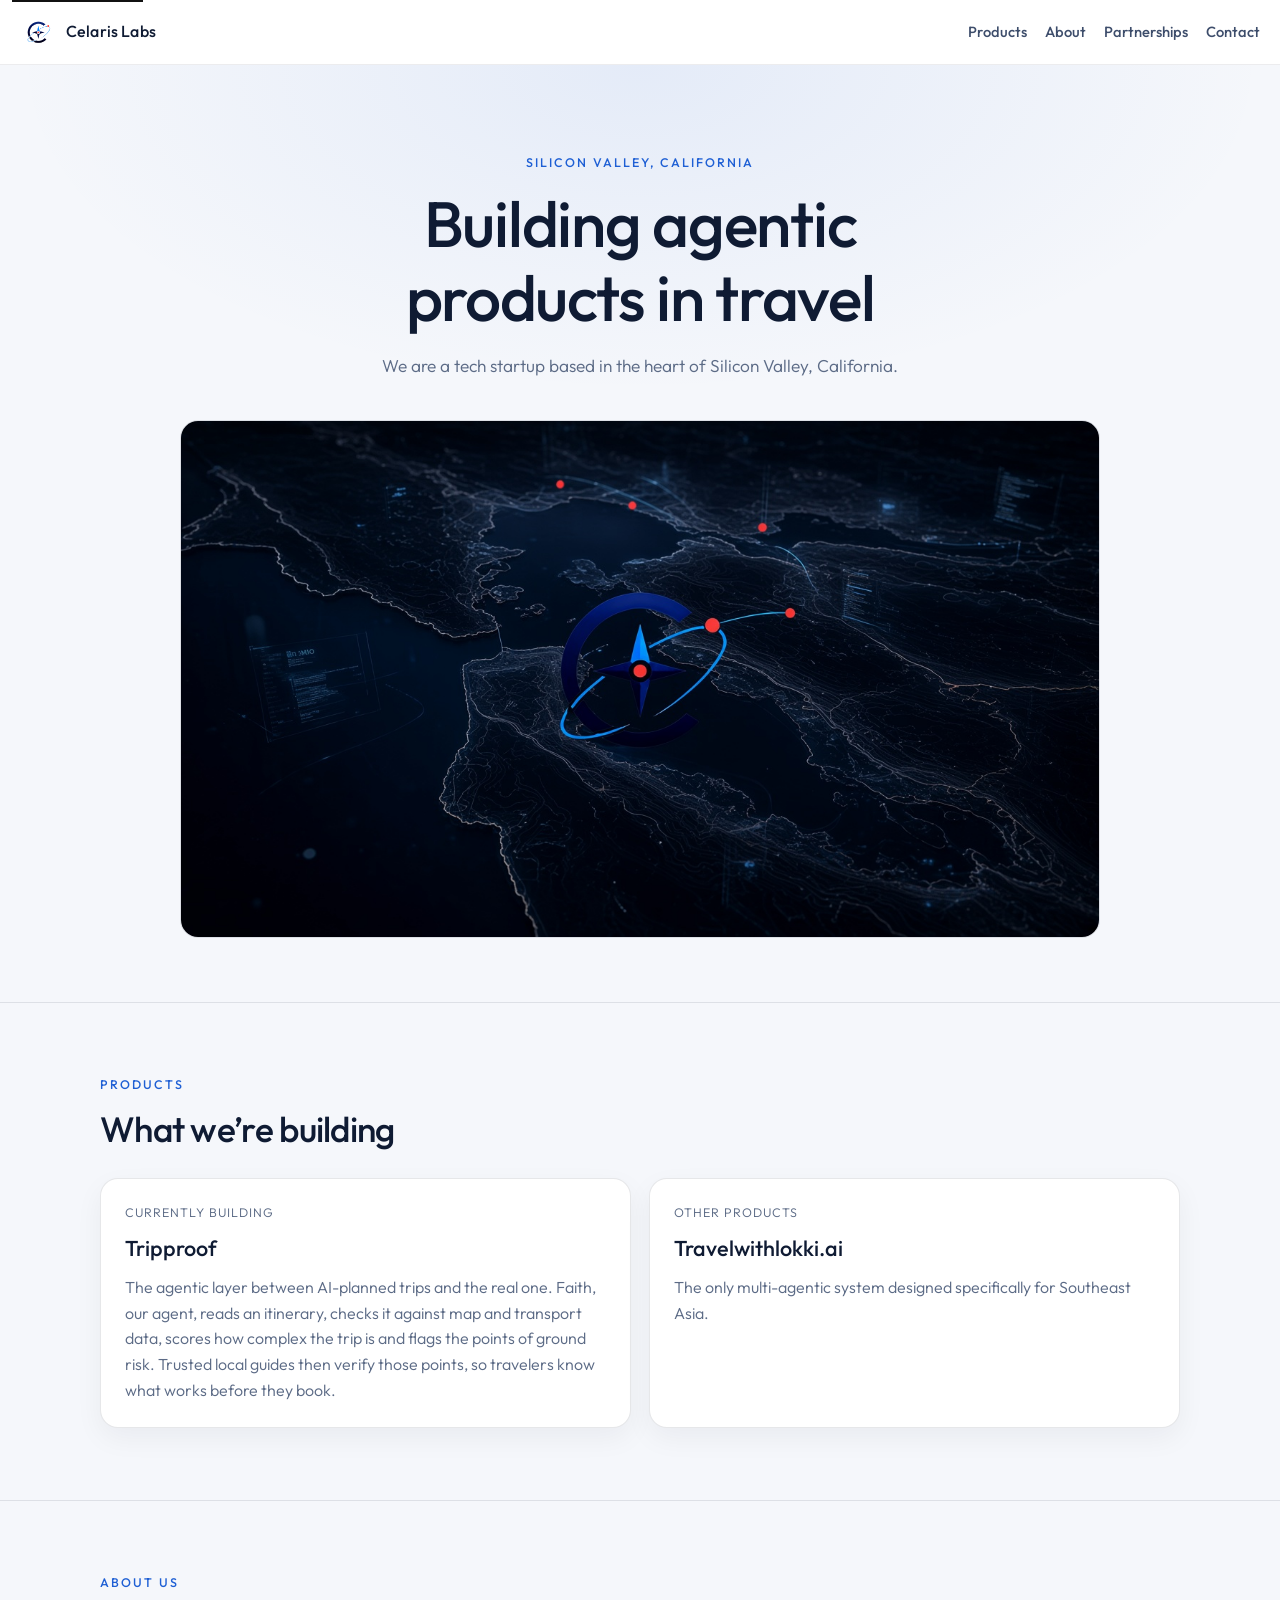
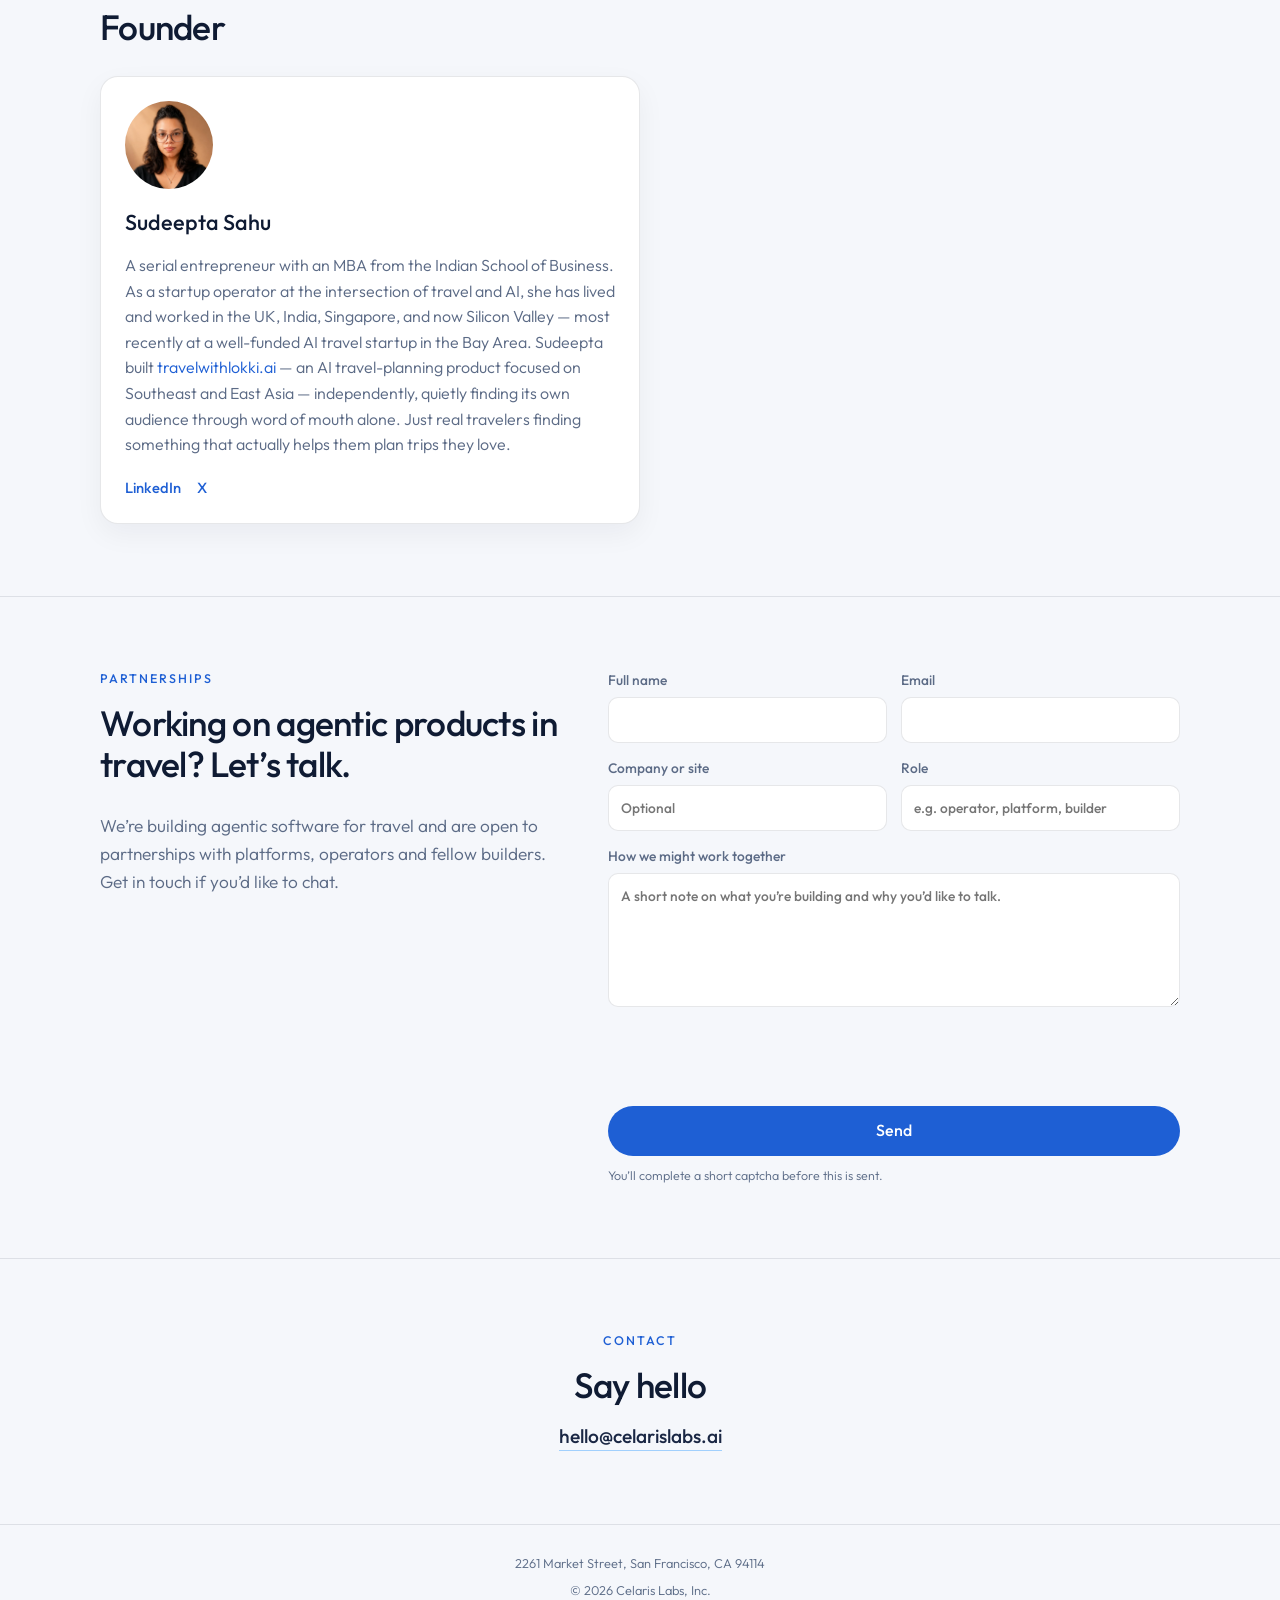
==== commit d24d58dc: "Store partnership notes in TripProof Supabase instead of FormSubmit. Co-authored-by: Cursor <cursora" ====
--- a/index.html
+++ b/index.html
@@ -147,16 +147,8 @@
               like to chat.
             </p>
           </div>
-          <form
-            class="partner-form"
-            action="https://formsubmit.co/hello@celarislabs.ai"
-            method="POST"
-          >
-            <input type="hidden" name="_subject" value="Partnership — Celaris Labs" />
-            <input type="hidden" name="_template" value="table" />
-            <input type="hidden" name="_captcha" value="true" />
-            <input type="hidden" name="_next" id="form-next" value="https://celarislabs.ai/thanks.html" />
-            <input class="honey" type="text" name="_honey" tabindex="-1" autocomplete="off" />
+          <form class="partner-form" action="/api/partnerships" method="POST">
+            <input class="honey" type="text" name="website" tabindex="-1" autocomplete="off" />
 
             <label>
               Full name
@@ -178,7 +170,11 @@
               How we might work together
               <textarea name="message" rows="5" required placeholder="A short note on what you’re building and why you’d like to talk."></textarea>
             </label>
+            <div class="full turnstile-wrap">
+              <div class="cf-turnstile" data-sitekey="0x4AAAAAAFhEn7WITwrVXlZv"></div>
+            </div>
             <button type="submit">Send</button>
+            <p class="form-error" hidden></p>
             <p class="form-note">You’ll complete a short captcha before this is sent.</p>
           </form>
         </div>
@@ -197,8 +193,55 @@
       <p>2261 Market Street, San Francisco, CA 94114</p>
       <p>&copy; 2026 Celaris Labs, Inc.</p>
     </footer>
+    <script src="https://challenges.cloudflare.com/turnstile/v0/api.js" async defer></script>
     <script>
-      document.getElementById("form-next").value = location.origin + "/thanks.html";
+      const form = document.querySelector(".partner-form");
+      const errorEl = form.querySelector(".form-error");
+      const button = form.querySelector("button[type='submit']");
+      const reasons = {
+        "captcha-required": "Tick the captcha, then send again.",
+        "captcha-failed": "The captcha expired. Tick it again and resend.",
+        "invalid-name": "Add your name.",
+        "invalid-email": "Use a valid email address.",
+        "invalid-message": "Add a short note.",
+        upstream: "Couldn’t send just then. Try again in a moment.",
+      };
+
+      form.addEventListener("submit", async (event) => {
+        event.preventDefault();
+        errorEl.hidden = true;
+        button.disabled = true;
+        const data = new FormData(form);
+        const payload = {
+          name: data.get("name"),
+          email: data.get("email"),
+          company: data.get("company"),
+          role: data.get("role"),
+          message: data.get("message"),
+          website: data.get("website"),
+          captchaToken: data.get("cf-turnstile-response"),
+        };
+        try {
+          const response = await fetch("/api/partnerships", {
+            method: "POST",
+            headers: { "content-type": "application/json" },
+            body: JSON.stringify(payload),
+          });
+          const body = await response.json().catch(() => ({}));
+          if (response.ok && body.ok) {
+            location.href = "/thanks.html";
+            return;
+          }
+          errorEl.textContent = reasons[body.reason] || "Couldn’t send just then. Try again in a moment.";
+          errorEl.hidden = false;
+          if (window.turnstile) window.turnstile.reset();
+        } catch {
+          errorEl.textContent = reasons.upstream;
+          errorEl.hidden = false;
+        } finally {
+          button.disabled = false;
+        }
+      });
     </script>
   </body>
 </html>
--- a/styles.css
+++ b/styles.css
@@ -274,7 +274,8 @@
 
 .partner-form .full,
 .partner-form button,
-.partner-form .form-note {
+.partner-form .form-note,
+.partner-form .form-error {
   grid-column: 1 / -1;
 }
 
@@ -320,6 +321,21 @@
   font-weight: 330;
 }
 
+.form-error {
+  color: #9b1c2e;
+  font-size: 0.86rem;
+  font-weight: 500;
+}
+
+.partner-form button:disabled {
+  opacity: 0.7;
+  cursor: wait;
+}
+
+.turnstile-wrap {
+  min-height: 65px;
+}
+
 .honey {
   position: absolute;
   left: -9999px;
